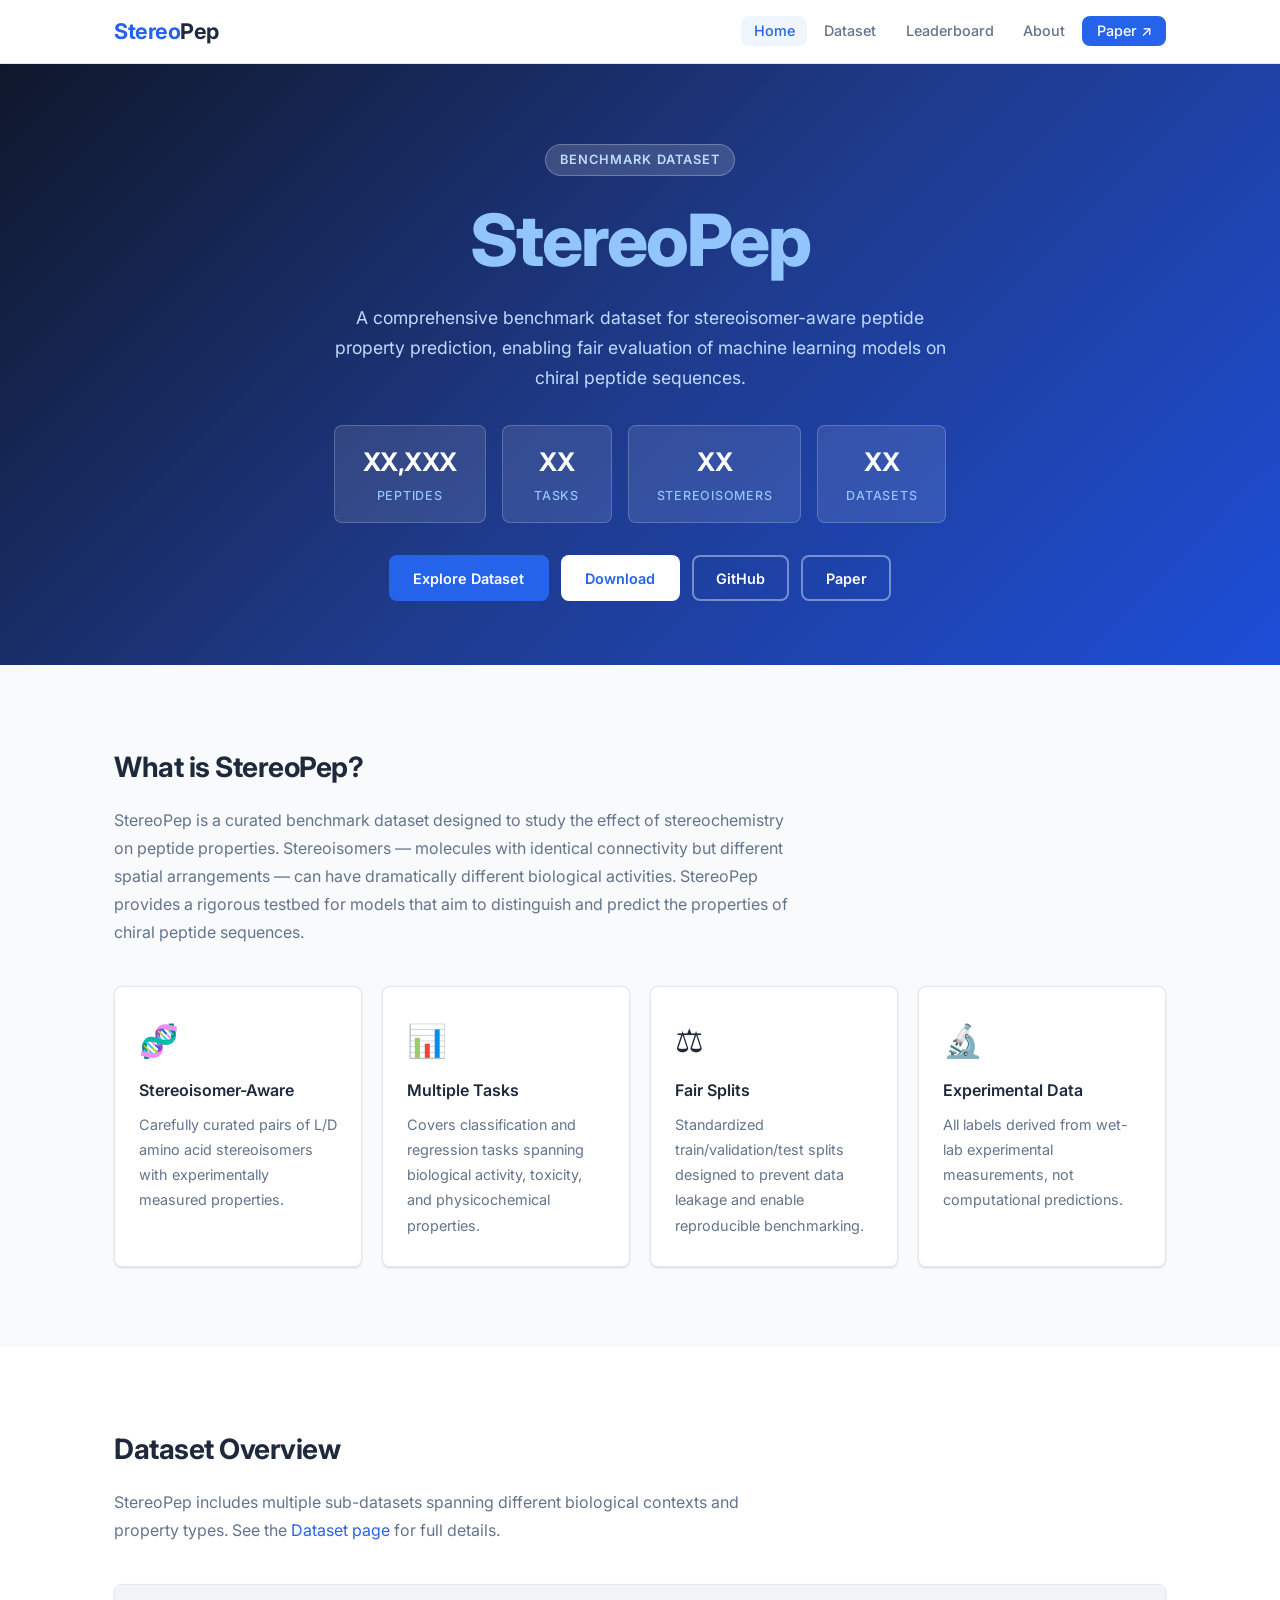
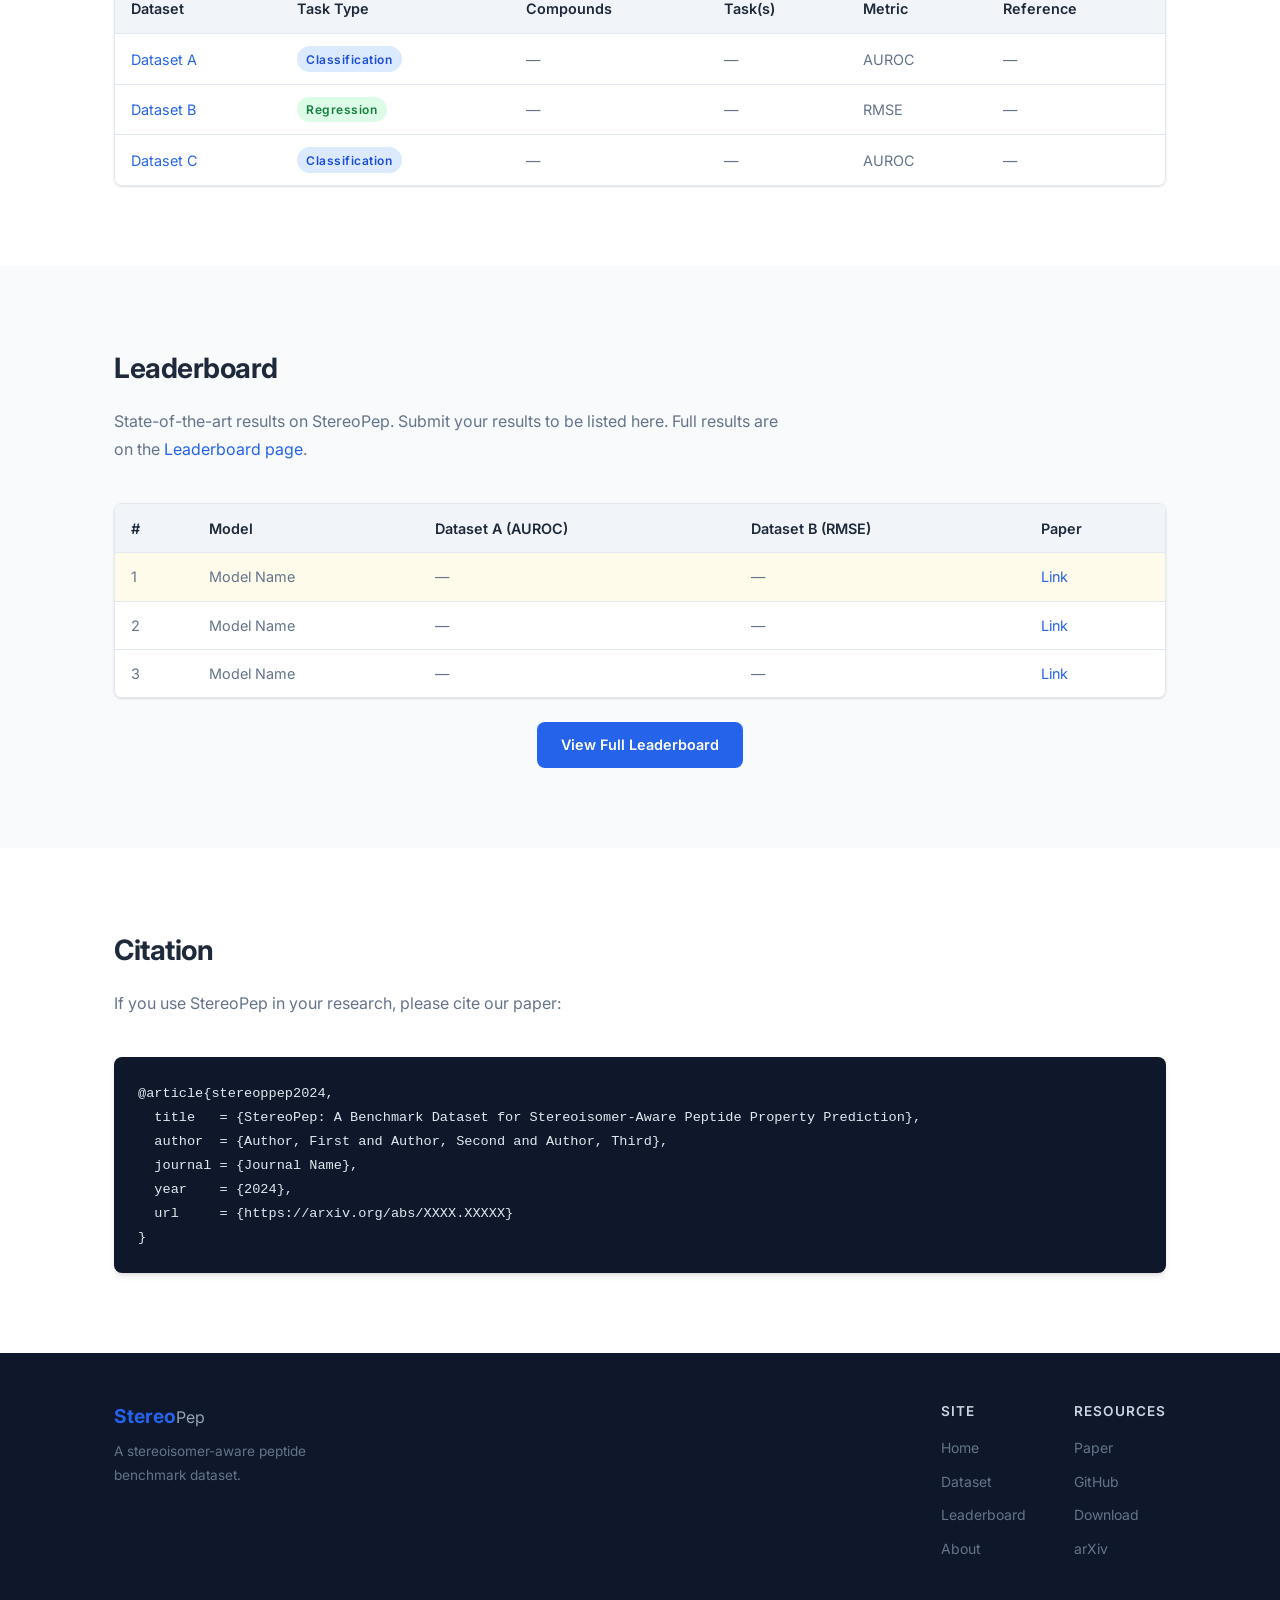
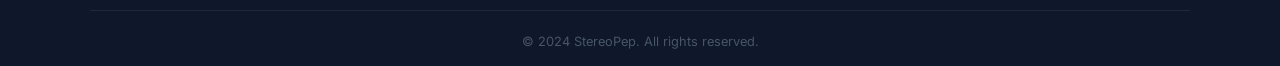
==== index.html @ b5c92046 "Added the template" ====
<!DOCTYPE html>
<html lang="en">
<head>
  <meta charset="UTF-8" />
  <meta name="viewport" content="width=device-width, initial-scale=1.0" />
  <title>StereoPep — Stereoisomer Peptide Benchmark Dataset</title>
  <link rel="stylesheet" href="css/style.css" />
  <link rel="preconnect" href="https://fonts.googleapis.com" />
  <link href="https://fonts.googleapis.com/css2?family=Inter:wght@300;400;500;600;700&family=JetBrains+Mono:wght@400;500&display=swap" rel="stylesheet" />
</head>
<body>

  <!-- ── Navigation ────────────────────────────────────────────────── -->
  <nav class="navbar">
    <div class="container nav-inner">
      <a class="nav-logo" href="index.html">
        <span class="logo-accent">Stereo</span>Pep
      </a>
      <ul class="nav-links">
        <li><a href="index.html" class="active">Home</a></li>
        <li><a href="dataset.html">Dataset</a></li>
        <li><a href="leaderboard.html">Leaderboard</a></li>
        <li><a href="about.html">About</a></li>
        <li>
          <a href="#" class="btn-nav" target="_blank" rel="noopener">
            Paper ↗
          </a>
        </li>
      </ul>
      <button class="hamburger" aria-label="Toggle menu">&#9776;</button>
    </div>
  </nav>

  <!-- ── Hero ──────────────────────────────────────────────────────── -->
  <header class="hero">
    <div class="container hero-inner">
      <div class="hero-badge">Benchmark Dataset</div>
      <h1 class="hero-title">
        <span class="accent">StereoPep</span>
      </h1>
      <p class="hero-subtitle">
        A comprehensive benchmark dataset for stereoisomer-aware peptide property prediction,
        enabling fair evaluation of machine learning models on chiral peptide sequences.
      </p>
      <div class="hero-stats">
        <div class="stat-card">
          <span class="stat-num">XX,XXX</span>
          <span class="stat-label">Peptides</span>
        </div>
        <div class="stat-card">
          <span class="stat-num">XX</span>
          <span class="stat-label">Tasks</span>
        </div>
        <div class="stat-card">
          <span class="stat-num">XX</span>
          <span class="stat-label">Stereoisomers</span>
        </div>
        <div class="stat-card">
          <span class="stat-num">XX</span>
          <span class="stat-label">Datasets</span>
        </div>
      </div>
      <div class="hero-actions">
        <a href="dataset.html" class="btn btn-primary">Explore Dataset</a>
        <a href="#" class="btn btn-secondary" target="_blank" rel="noopener">Download</a>
        <a href="#" class="btn btn-outline" target="_blank" rel="noopener">GitHub</a>
        <a href="#" class="btn btn-outline" target="_blank" rel="noopener">Paper</a>
      </div>
    </div>
  </header>

  <!-- ── Overview ──────────────────────────────────────────────────── -->
  <section class="section section-light" id="overview">
    <div class="container">
      <h2 class="section-title">What is StereoPep?</h2>
      <p class="section-desc">
        StereoPep is a curated benchmark dataset designed to study the effect of stereochemistry
        on peptide properties. Stereoisomers — molecules with identical connectivity but different
        spatial arrangements — can have dramatically different biological activities. StereoPep
        provides a rigorous testbed for models that aim to distinguish and predict the properties
        of chiral peptide sequences.
      </p>
      <div class="card-grid">
        <div class="card">
          <div class="card-icon">🧬</div>
          <h3>Stereoisomer-Aware</h3>
          <p>Carefully curated pairs of L/D amino acid stereoisomers with experimentally measured properties.</p>
        </div>
        <div class="card">
          <div class="card-icon">📊</div>
          <h3>Multiple Tasks</h3>
          <p>Covers classification and regression tasks spanning biological activity, toxicity, and physicochemical properties.</p>
        </div>
        <div class="card">
          <div class="card-icon">⚖️</div>
          <h3>Fair Splits</h3>
          <p>Standardized train/validation/test splits designed to prevent data leakage and enable reproducible benchmarking.</p>
        </div>
        <div class="card">
          <div class="card-icon">🔬</div>
          <h3>Experimental Data</h3>
          <p>All labels derived from wet-lab experimental measurements, not computational predictions.</p>
        </div>
      </div>
    </div>
  </section>

  <!-- ── Datasets Summary ───────────────────────────────────────────── -->
  <section class="section section-white" id="datasets">
    <div class="container">
      <h2 class="section-title">Dataset Overview</h2>
      <p class="section-desc">
        StereoPep includes multiple sub-datasets spanning different biological contexts and property types.
        See the <a href="dataset.html">Dataset page</a> for full details.
      </p>
      <div class="table-wrapper">
        <table class="data-table">
          <thead>
            <tr>
              <th>Dataset</th>
              <th>Task Type</th>
              <th>Compounds</th>
              <th>Task(s)</th>
              <th>Metric</th>
              <th>Reference</th>
            </tr>
          </thead>
          <tbody>
            <tr>
              <td><a href="dataset.html">Dataset A</a></td>
              <td><span class="tag tag-class">Classification</span></td>
              <td>—</td>
              <td>—</td>
              <td>AUROC</td>
              <td>—</td>
            </tr>
            <tr>
              <td><a href="dataset.html">Dataset B</a></td>
              <td><span class="tag tag-reg">Regression</span></td>
              <td>—</td>
              <td>—</td>
              <td>RMSE</td>
              <td>—</td>
            </tr>
            <tr>
              <td><a href="dataset.html">Dataset C</a></td>
              <td><span class="tag tag-class">Classification</span></td>
              <td>—</td>
              <td>—</td>
              <td>AUROC</td>
              <td>—</td>
            </tr>
          </tbody>
        </table>
      </div>
    </div>
  </section>

  <!-- ── Leaderboard Preview ───────────────────────────────────────── -->
  <section class="section section-light" id="leaderboard-preview">
    <div class="container">
      <h2 class="section-title">Leaderboard</h2>
      <p class="section-desc">
        State-of-the-art results on StereoPep. Submit your results to be listed here.
        Full results are on the <a href="leaderboard.html">Leaderboard page</a>.
      </p>
      <div class="table-wrapper">
        <table class="data-table">
          <thead>
            <tr>
              <th>#</th>
              <th>Model</th>
              <th>Dataset A (AUROC)</th>
              <th>Dataset B (RMSE)</th>
              <th>Paper</th>
            </tr>
          </thead>
          <tbody>
            <tr class="rank-1">
              <td>1</td>
              <td>Model Name</td>
              <td>—</td>
              <td>—</td>
              <td><a href="#">Link</a></td>
            </tr>
            <tr>
              <td>2</td>
              <td>Model Name</td>
              <td>—</td>
              <td>—</td>
              <td><a href="#">Link</a></td>
            </tr>
            <tr>
              <td>3</td>
              <td>Model Name</td>
              <td>—</td>
              <td>—</td>
              <td><a href="#">Link</a></td>
            </tr>
          </tbody>
        </table>
      </div>
      <div style="text-align:center; margin-top: 1.5rem;">
        <a href="leaderboard.html" class="btn btn-primary">View Full Leaderboard</a>
      </div>
    </div>
  </section>

  <!-- ── Citation ───────────────────────────────────────────────────── -->
  <section class="section section-white" id="citation">
    <div class="container">
      <h2 class="section-title">Citation</h2>
      <p class="section-desc">
        If you use StereoPep in your research, please cite our paper:
      </p>
      <pre class="code-block"><code>@article{stereoppep2024,
  title   = {StereoPep: A Benchmark Dataset for Stereoisomer-Aware Peptide Property Prediction},
  author  = {Author, First and Author, Second and Author, Third},
  journal = {Journal Name},
  year    = {2024},
  url     = {https://arxiv.org/abs/XXXX.XXXXX}
}</code></pre>
    </div>
  </section>

  <!-- ── Footer ────────────────────────────────────────────────────── -->
  <footer class="footer">
    <div class="container footer-inner">
      <div class="footer-brand">
        <span class="logo-accent">Stereo</span>Pep
        <p>A stereoisomer-aware peptide benchmark dataset.</p>
      </div>
      <div class="footer-links">
        <div class="footer-col">
          <h4>Site</h4>
          <ul>
            <li><a href="index.html">Home</a></li>
            <li><a href="dataset.html">Dataset</a></li>
            <li><a href="leaderboard.html">Leaderboard</a></li>
            <li><a href="about.html">About</a></li>
          </ul>
        </div>
        <div class="footer-col">
          <h4>Resources</h4>
          <ul>
            <li><a href="#" target="_blank" rel="noopener">Paper</a></li>
            <li><a href="#" target="_blank" rel="noopener">GitHub</a></li>
            <li><a href="#" target="_blank" rel="noopener">Download</a></li>
            <li><a href="#" target="_blank" rel="noopener">arXiv</a></li>
          </ul>
        </div>
      </div>
    </div>
    <div class="footer-bottom">
      <p>&copy; 2024 StereoPep. All rights reserved.</p>
    </div>
  </footer>

  <script src="js/main.js"></script>
</body>
</html>
---- css/style.css ----
/* ── Reset & Base ─────────────────────────────────────────────────── */
*, *::before, *::after { box-sizing: border-box; margin: 0; padding: 0; }

:root {
  --primary:     #2563eb;
  --primary-dk:  #1d4ed8;
  --accent:      #7c3aed;
  --bg-light:    #f8fafc;
  --bg-white:    #ffffff;
  --text:        #1e293b;
  --text-muted:  #64748b;
  --border:      #e2e8f0;
  --radius:      8px;
  --shadow:      0 1px 3px rgba(0,0,0,.08), 0 1px 2px rgba(0,0,0,.06);
  --shadow-md:   0 4px 6px -1px rgba(0,0,0,.1), 0 2px 4px -1px rgba(0,0,0,.06);
  --shadow-lg:   0 10px 15px -3px rgba(0,0,0,.1), 0 4px 6px -2px rgba(0,0,0,.05);
  --nav-h:       64px;
  --font:        'Inter', system-ui, sans-serif;
  --mono:        'JetBrains Mono', 'Fira Code', monospace;
}

html { scroll-behavior: smooth; }

body {
  font-family: var(--font);
  color: var(--text);
  background: var(--bg-white);
  line-height: 1.6;
  -webkit-font-smoothing: antialiased;
}

a { color: var(--primary); text-decoration: none; }
a:hover { text-decoration: underline; }

p { color: var(--text-muted); line-height: 1.75; }

/* ── Layout ───────────────────────────────────────────────────────── */
.container {
  max-width: 1100px;
  margin: 0 auto;
  padding: 0 1.5rem;
}
.container.narrow { max-width: 760px; }

/* ── Navbar ───────────────────────────────────────────────────────── */
.navbar {
  position: sticky;
  top: 0;
  z-index: 100;
  height: var(--nav-h);
  background: rgba(255,255,255,.92);
  backdrop-filter: blur(12px);
  border-bottom: 1px solid var(--border);
}

.nav-inner {
  display: flex;
  align-items: center;
  justify-content: space-between;
  height: 100%;
}

.nav-logo {
  font-size: 1.35rem;
  font-weight: 700;
  color: var(--text);
  text-decoration: none;
  letter-spacing: -.5px;
}

.logo-accent { color: var(--primary); }

.nav-links {
  display: flex;
  align-items: center;
  gap: 0.25rem;
  list-style: none;
}

.nav-links a {
  padding: .4rem .8rem;
  border-radius: var(--radius);
  font-size: .9rem;
  font-weight: 500;
  color: var(--text-muted);
  transition: color .15s, background .15s;
  text-decoration: none;
}

.nav-links a:hover,
.nav-links a.active {
  color: var(--primary);
  background: #eff6ff;
}

.btn-nav {
  background: var(--primary) !important;
  color: #fff !important;
  padding: .4rem .9rem !important;
}
.btn-nav:hover { background: var(--primary-dk) !important; }

.hamburger {
  display: none;
  background: none;
  border: none;
  font-size: 1.4rem;
  cursor: pointer;
  color: var(--text);
}

/* ── Hero ─────────────────────────────────────────────────────────── */
.hero {
  background: linear-gradient(135deg, #0f172a 0%, #1e3a8a 50%, #1d4ed8 100%);
  padding: 5rem 0 4rem;
  color: #fff;
  text-align: center;
}

.hero-inner { display: flex; flex-direction: column; align-items: center; gap: 1.5rem; }

.hero-badge {
  display: inline-block;
  background: rgba(255,255,255,.15);
  border: 1px solid rgba(255,255,255,.25);
  color: #bfdbfe;
  font-size: .8rem;
  font-weight: 600;
  letter-spacing: .08em;
  text-transform: uppercase;
  padding: .3rem .9rem;
  border-radius: 999px;
}

.hero-title {
  font-size: clamp(2.8rem, 6vw, 4.5rem);
  font-weight: 800;
  letter-spacing: -2px;
  color: #fff;
  line-height: 1.1;
}

.hero-title .accent { color: #93c5fd; }

.hero-subtitle {
  max-width: 640px;
  font-size: 1.1rem;
  color: #bfdbfe;
  line-height: 1.7;
}

.hero-stats {
  display: flex;
  gap: 1rem;
  flex-wrap: wrap;
  justify-content: center;
  margin: .5rem 0;
}

.stat-card {
  background: rgba(255,255,255,.1);
  border: 1px solid rgba(255,255,255,.2);
  border-radius: var(--radius);
  padding: 1rem 1.75rem;
  display: flex;
  flex-direction: column;
  align-items: center;
  gap: .2rem;
  min-width: 110px;
}

.stat-num {
  font-size: 1.6rem;
  font-weight: 700;
  color: #fff;
  letter-spacing: -.5px;
}

.stat-label {
  font-size: .78rem;
  font-weight: 500;
  color: #93c5fd;
  text-transform: uppercase;
  letter-spacing: .06em;
}

.hero-actions {
  display: flex;
  gap: .75rem;
  flex-wrap: wrap;
  justify-content: center;
}

/* ── Buttons ──────────────────────────────────────────────────────── */
.btn {
  display: inline-flex;
  align-items: center;
  gap: .4rem;
  padding: .6rem 1.4rem;
  border-radius: var(--radius);
  font-weight: 600;
  font-size: .9rem;
  cursor: pointer;
  border: 2px solid transparent;
  transition: all .15s;
  text-decoration: none;
}

.btn-primary {
  background: var(--primary);
  color: #fff;
}
.btn-primary:hover { background: var(--primary-dk); text-decoration: none; }

.btn-secondary {
  background: #fff;
  color: var(--primary);
}
.btn-secondary:hover { background: #eff6ff; text-decoration: none; }

.btn-outline {
  background: transparent;
  color: #fff;
  border-color: rgba(255,255,255,.4);
}
.btn-outline:hover { background: rgba(255,255,255,.1); border-color: #fff; text-decoration: none; }

/* ── Sections ─────────────────────────────────────────────────────── */
.section { padding: 5rem 0; }
.section-light { background: var(--bg-light); }
.section-white { background: var(--bg-white); }

.section-title {
  font-size: 1.75rem;
  font-weight: 700;
  color: var(--text);
  letter-spacing: -.5px;
  margin-bottom: 1rem;
}

.section-desc {
  max-width: 680px;
  font-size: 1rem;
  color: var(--text-muted);
  margin-bottom: 2.5rem;
  line-height: 1.75;
}

/* ── Cards ────────────────────────────────────────────────────────── */
.card-grid {
  display: grid;
  grid-template-columns: repeat(auto-fit, minmax(220px, 1fr));
  gap: 1.25rem;
}

.card {
  background: var(--bg-white);
  border: 1px solid var(--border);
  border-radius: var(--radius);
  padding: 1.75rem 1.5rem;
  box-shadow: var(--shadow);
  transition: box-shadow .2s, transform .2s;
}

.card:hover { box-shadow: var(--shadow-md); transform: translateY(-2px); }

.card-icon { font-size: 2rem; margin-bottom: .75rem; }

.card h3 {
  font-size: 1rem;
  font-weight: 600;
  color: var(--text);
  margin-bottom: .5rem;
}

.card p { font-size: .9rem; }

/* ── Tables ───────────────────────────────────────────────────────── */
.table-wrapper {
  overflow-x: auto;
  border-radius: var(--radius);
  border: 1px solid var(--border);
  box-shadow: var(--shadow);
}

.data-table {
  width: 100%;
  border-collapse: collapse;
  font-size: .9rem;
  background: var(--bg-white);
}

.data-table thead {
  background: #f1f5f9;
}

.data-table th {
  padding: .8rem 1rem;
  text-align: left;
  font-weight: 600;
  color: var(--text);
  white-space: nowrap;
  border-bottom: 1px solid var(--border);
}

.data-table td {
  padding: .75rem 1rem;
  color: var(--text-muted);
  border-bottom: 1px solid var(--border);
}

.data-table tr:last-child td { border-bottom: none; }

.data-table tbody tr:hover { background: #f8fafc; }

.rank-1 td { background: #fffbeb; }

/* ── Tags / Badges ────────────────────────────────────────────────── */
.tag {
  display: inline-block;
  padding: .2rem .6rem;
  border-radius: 999px;
  font-size: .75rem;
  font-weight: 600;
  letter-spacing: .04em;
}

.tag-class { background: #dbeafe; color: #1d4ed8; }
.tag-reg   { background: #dcfce7; color: #15803d; }
.tag-bio   { background: #fce7f3; color: #be185d; }
.tag-phys  { background: #ede9fe; color: #6d28d9; }

/* ── Leaderboard ──────────────────────────────────────────────────── */
.lb-meta {
  display: flex;
  align-items: center;
  justify-content: space-between;
  flex-wrap: wrap;
  gap: 1rem;
  margin-bottom: 2rem;
}

.lb-filters { display: flex; gap: .5rem; flex-wrap: wrap; }

.filter-btn {
  padding: .35rem .9rem;
  border-radius: var(--radius);
  border: 1px solid var(--border);
  background: var(--bg-white);
  font-size: .85rem;
  font-weight: 500;
  cursor: pointer;
  color: var(--text-muted);
  transition: all .15s;
}

.filter-btn.active,
.filter-btn:hover {
  background: var(--primary);
  color: #fff;
  border-color: var(--primary);
}

.lb-section { margin-bottom: 3.5rem; }

.rank-badge {
  display: inline-flex;
  align-items: center;
  justify-content: center;
  width: 26px;
  height: 26px;
  border-radius: 50%;
  font-size: .8rem;
  font-weight: 700;
}

.rank-badge.gold   { background: #fef08a; color: #854d0e; }
.rank-badge.silver { background: #e2e8f0; color: #475569; }
.rank-badge.bronze { background: #fed7aa; color: #9a3412; }

/* ── Dataset page ─────────────────────────────────────────────────── */
.dataset-entry {
  background: var(--bg-white);
  border: 1px solid var(--border);
  border-radius: var(--radius);
  padding: 2rem;
  margin-bottom: 2rem;
  box-shadow: var(--shadow);
}

.dataset-header {
  display: flex;
  align-items: center;
  gap: 1rem;
  flex-wrap: wrap;
  margin-bottom: 1rem;
}

.dataset-header h3 {
  font-size: 1.2rem;
  font-weight: 700;
  color: var(--text);
}

.dataset-tags { display: flex; gap: .4rem; flex-wrap: wrap; }

.dataset-entry p { margin-bottom: 1.25rem; }

.download-grid {
  display: grid;
  grid-template-columns: repeat(auto-fit, minmax(200px, 1fr));
  gap: 1rem;
  margin-bottom: 1rem;
}

.download-card {
  display: flex;
  flex-direction: column;
  align-items: center;
  gap: .5rem;
  padding: 1.75rem 1rem;
  background: var(--bg-white);
  border: 2px solid var(--border);
  border-radius: var(--radius);
  text-decoration: none;
  transition: border-color .15s, box-shadow .15s, transform .15s;
}

.download-card:hover {
  border-color: var(--primary);
  box-shadow: var(--shadow-md);
  transform: translateY(-2px);
  text-decoration: none;
}

.dl-icon { font-size: 2.2rem; }
.dl-label { font-weight: 600; font-size: .95rem; color: var(--text); }
.dl-format { font-size: .8rem; color: var(--text-muted); font-family: var(--mono); }

.feature-list {
  padding-left: 1.25rem;
  display: flex;
  flex-direction: column;
  gap: .5rem;
  margin-top: .5rem;
}

.feature-list li { color: var(--text-muted); font-size: .9rem; }
.feature-list strong { color: var(--text); }

/* ── Code block ───────────────────────────────────────────────────── */
.code-block {
  background: #0f172a;
  color: #e2e8f0;
  padding: 1.5rem;
  border-radius: var(--radius);
  font-family: var(--mono);
  font-size: .85rem;
  line-height: 1.7;
  overflow-x: auto;
  box-shadow: var(--shadow-md);
}

/* ── Page header (inner pages) ────────────────────────────────────── */
.page-header {
  background: linear-gradient(135deg, #0f172a, #1e3a8a);
  padding: 3rem 0;
  color: #fff;
}

.page-header h1 {
  font-size: 2.25rem;
  font-weight: 800;
  letter-spacing: -.5px;
  color: #fff;
  margin-bottom: .5rem;
}

.page-header p { color: #93c5fd; font-size: 1rem; }

/* ── About / Team ─────────────────────────────────────────────────── */
.narrow p { margin-bottom: 1rem; }

.team-grid {
  display: grid;
  grid-template-columns: repeat(auto-fit, minmax(180px, 1fr));
  gap: 1.25rem;
  margin-top: 1rem;
}

.team-card {
  text-align: center;
  padding: 1.75rem 1rem;
  background: var(--bg-light);
  border: 1px solid var(--border);
  border-radius: var(--radius);
}

.team-avatar {
  font-size: 2.5rem;
  margin-bottom: .75rem;
}

.team-card h4 { font-size: 1rem; font-weight: 600; color: var(--text); margin-bottom: .25rem; }
.team-card p  { font-size: .85rem; margin-bottom: .5rem; }
.team-card a  { font-size: .85rem; }

/* ── Footer ───────────────────────────────────────────────────────── */
.footer {
  background: #0f172a;
  color: #94a3b8;
  padding: 3rem 0 0;
}

.footer-inner {
  display: flex;
  justify-content: space-between;
  gap: 3rem;
  flex-wrap: wrap;
  padding-bottom: 3rem;
  border-bottom: 1px solid #1e293b;
}

.footer-brand { max-width: 260px; }
.footer-brand .logo-accent { font-size: 1.2rem; font-weight: 700; }
.footer-brand p { font-size: .85rem; margin-top: .5rem; color: #64748b; }

.footer-links { display: flex; gap: 3rem; flex-wrap: wrap; }

.footer-col h4 {
  font-size: .85rem;
  font-weight: 600;
  text-transform: uppercase;
  letter-spacing: .08em;
  color: #cbd5e1;
  margin-bottom: .75rem;
}

.footer-col ul { list-style: none; display: flex; flex-direction: column; gap: .5rem; }

.footer-col a {
  font-size: .875rem;
  color: #64748b;
  text-decoration: none;
  transition: color .15s;
}

.footer-col a:hover { color: #93c5fd; }

.footer-bottom {
  padding: 1.25rem 0;
  text-align: center;
}

.footer-bottom p { font-size: .8rem; color: #475569; }

/* ── Responsive ───────────────────────────────────────────────────── */
@media (max-width: 700px) {
  .nav-links { display: none; flex-direction: column; gap: .5rem; }
  .nav-links.open {
    display: flex;
    position: absolute;
    top: var(--nav-h);
    left: 0; right: 0;
    background: #fff;
    border-bottom: 1px solid var(--border);
    padding: 1rem 1.5rem;
    box-shadow: var(--shadow-md);
  }
  .hamburger { display: block; }

  .hero { padding: 3rem 0 2.5rem; }
  .hero-title { font-size: 2.5rem; }
  .stat-card { padding: .75rem 1.25rem; }

  .section { padding: 3rem 0; }
  .section-title { font-size: 1.4rem; }

  .footer-inner { flex-direction: column; gap: 2rem; }
  .footer-links { gap: 2rem; }

  .lb-meta { flex-direction: column; align-items: flex-start; }
}
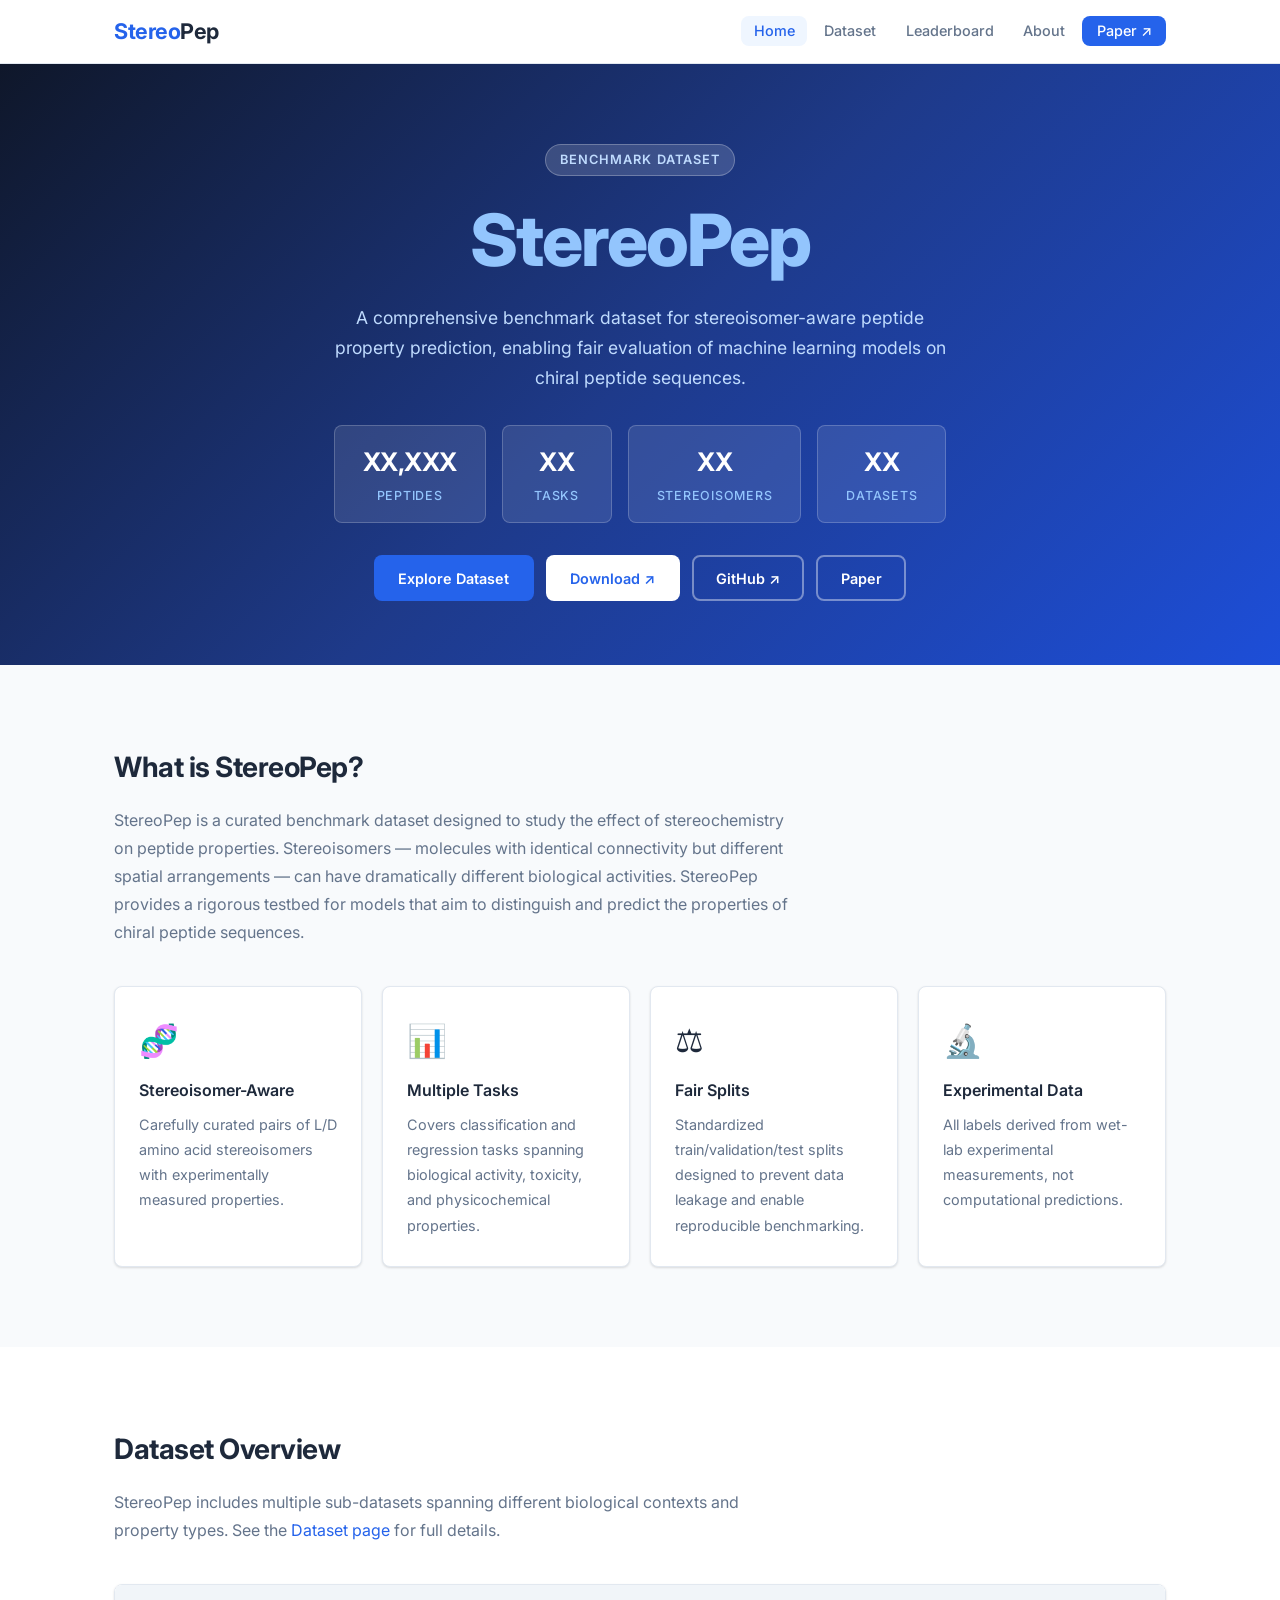
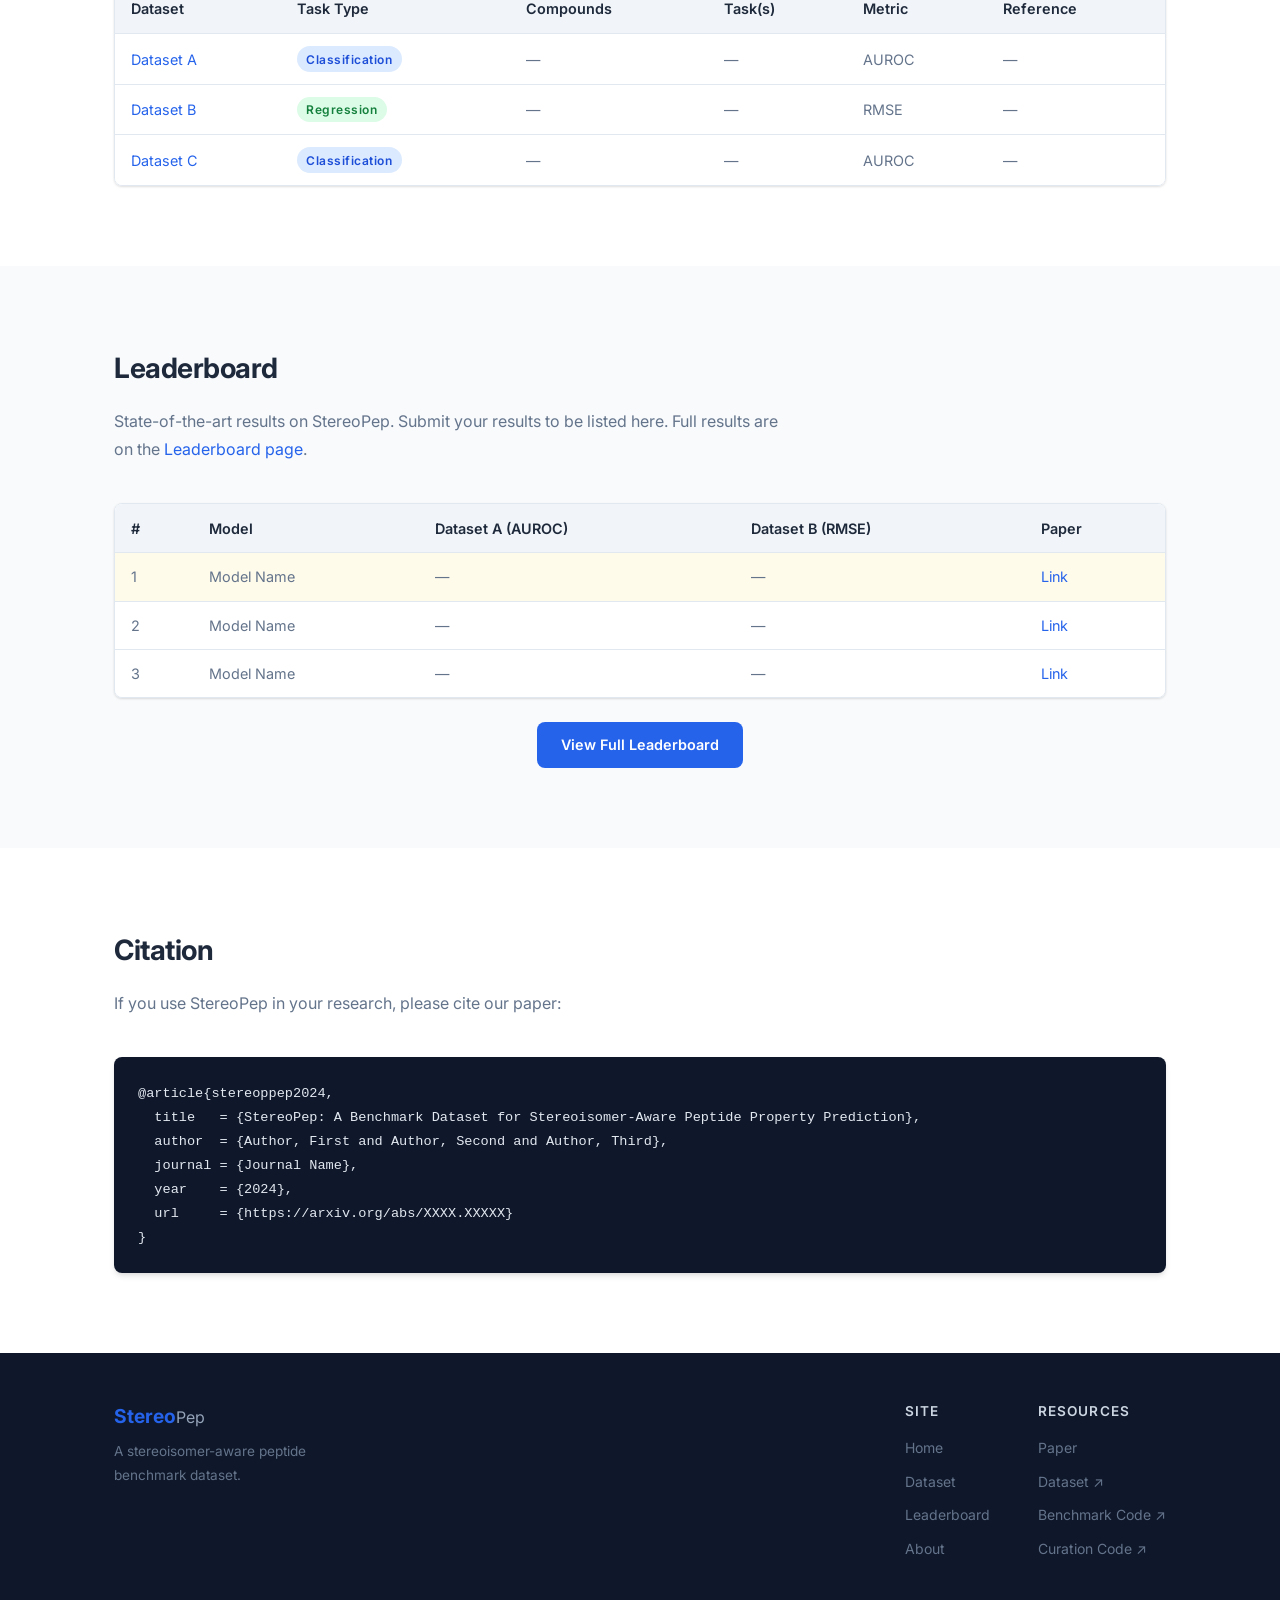
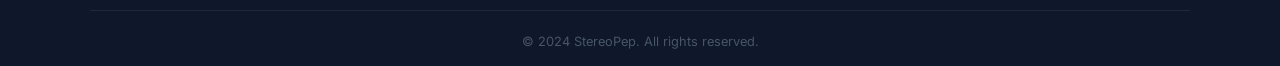
==== commit dff4159b: "Updated the links" ====
--- a/index.html
+++ b/index.html
@@ -62,8 +62,8 @@
       </div>
       <div class="hero-actions">
         <a href="dataset.html" class="btn btn-primary">Explore Dataset</a>
-        <a href="#" class="btn btn-secondary" target="_blank" rel="noopener">Download</a>
-        <a href="#" class="btn btn-outline" target="_blank" rel="noopener">GitHub</a>
+        <a href="https://huggingface.co/datasets/amirka20/StereoPep" class="btn btn-secondary" target="_blank" rel="noopener">Download ↗</a>
+        <a href="https://github.com/amirika20/StereoPep-Benchmarks" class="btn btn-outline" target="_blank" rel="noopener">GitHub ↗</a>
         <a href="#" class="btn btn-outline" target="_blank" rel="noopener">Paper</a>
       </div>
     </div>
@@ -244,9 +244,9 @@
           <h4>Resources</h4>
           <ul>
             <li><a href="#" target="_blank" rel="noopener">Paper</a></li>
-            <li><a href="#" target="_blank" rel="noopener">GitHub</a></li>
-            <li><a href="#" target="_blank" rel="noopener">Download</a></li>
-            <li><a href="#" target="_blank" rel="noopener">arXiv</a></li>
+            <li><a href="https://huggingface.co/datasets/amirka20/StereoPep" target="_blank" rel="noopener">Dataset ↗</a></li>
+            <li><a href="https://github.com/amirika20/StereoPep-Benchmarks" target="_blank" rel="noopener">Benchmark Code ↗</a></li>
+            <li><a href="https://github.com/amirika20/StereoPep-Curation" target="_blank" rel="noopener">Curation Code ↗</a></li>
           </ul>
         </div>
       </div>
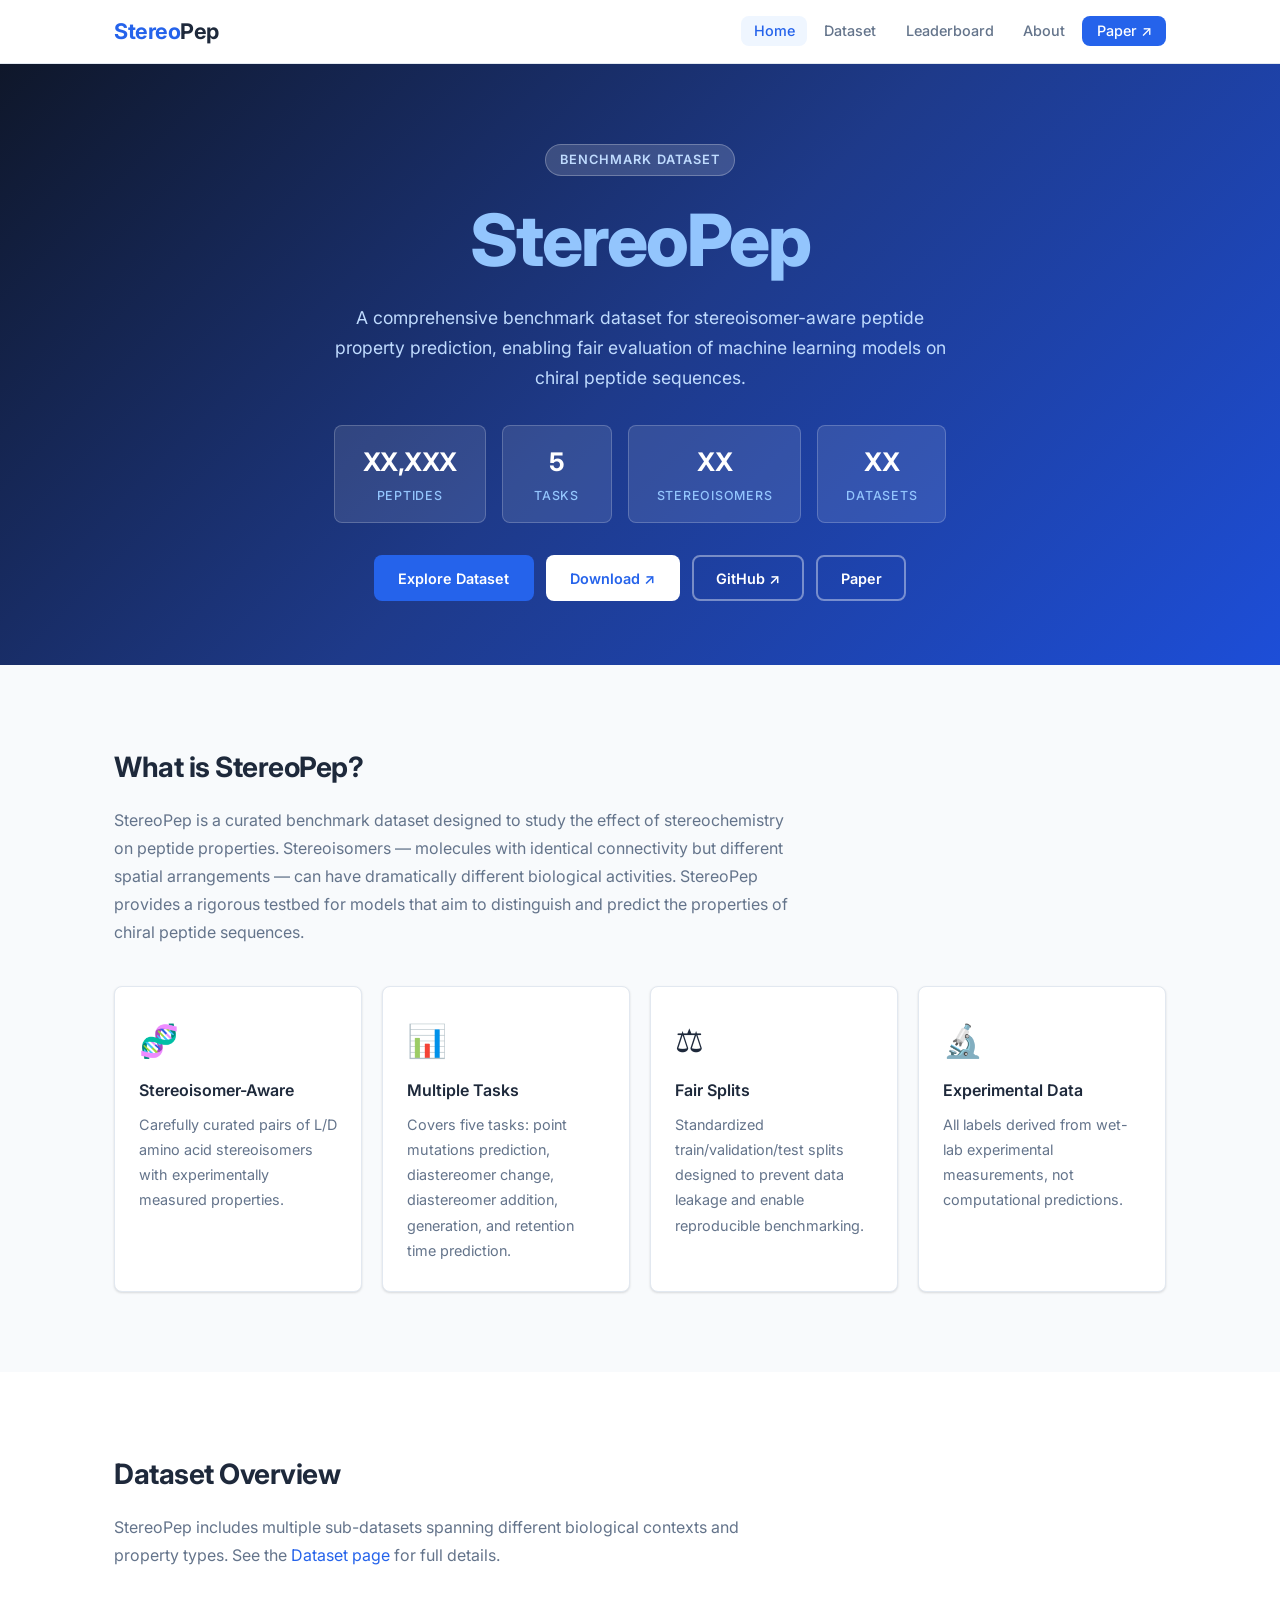
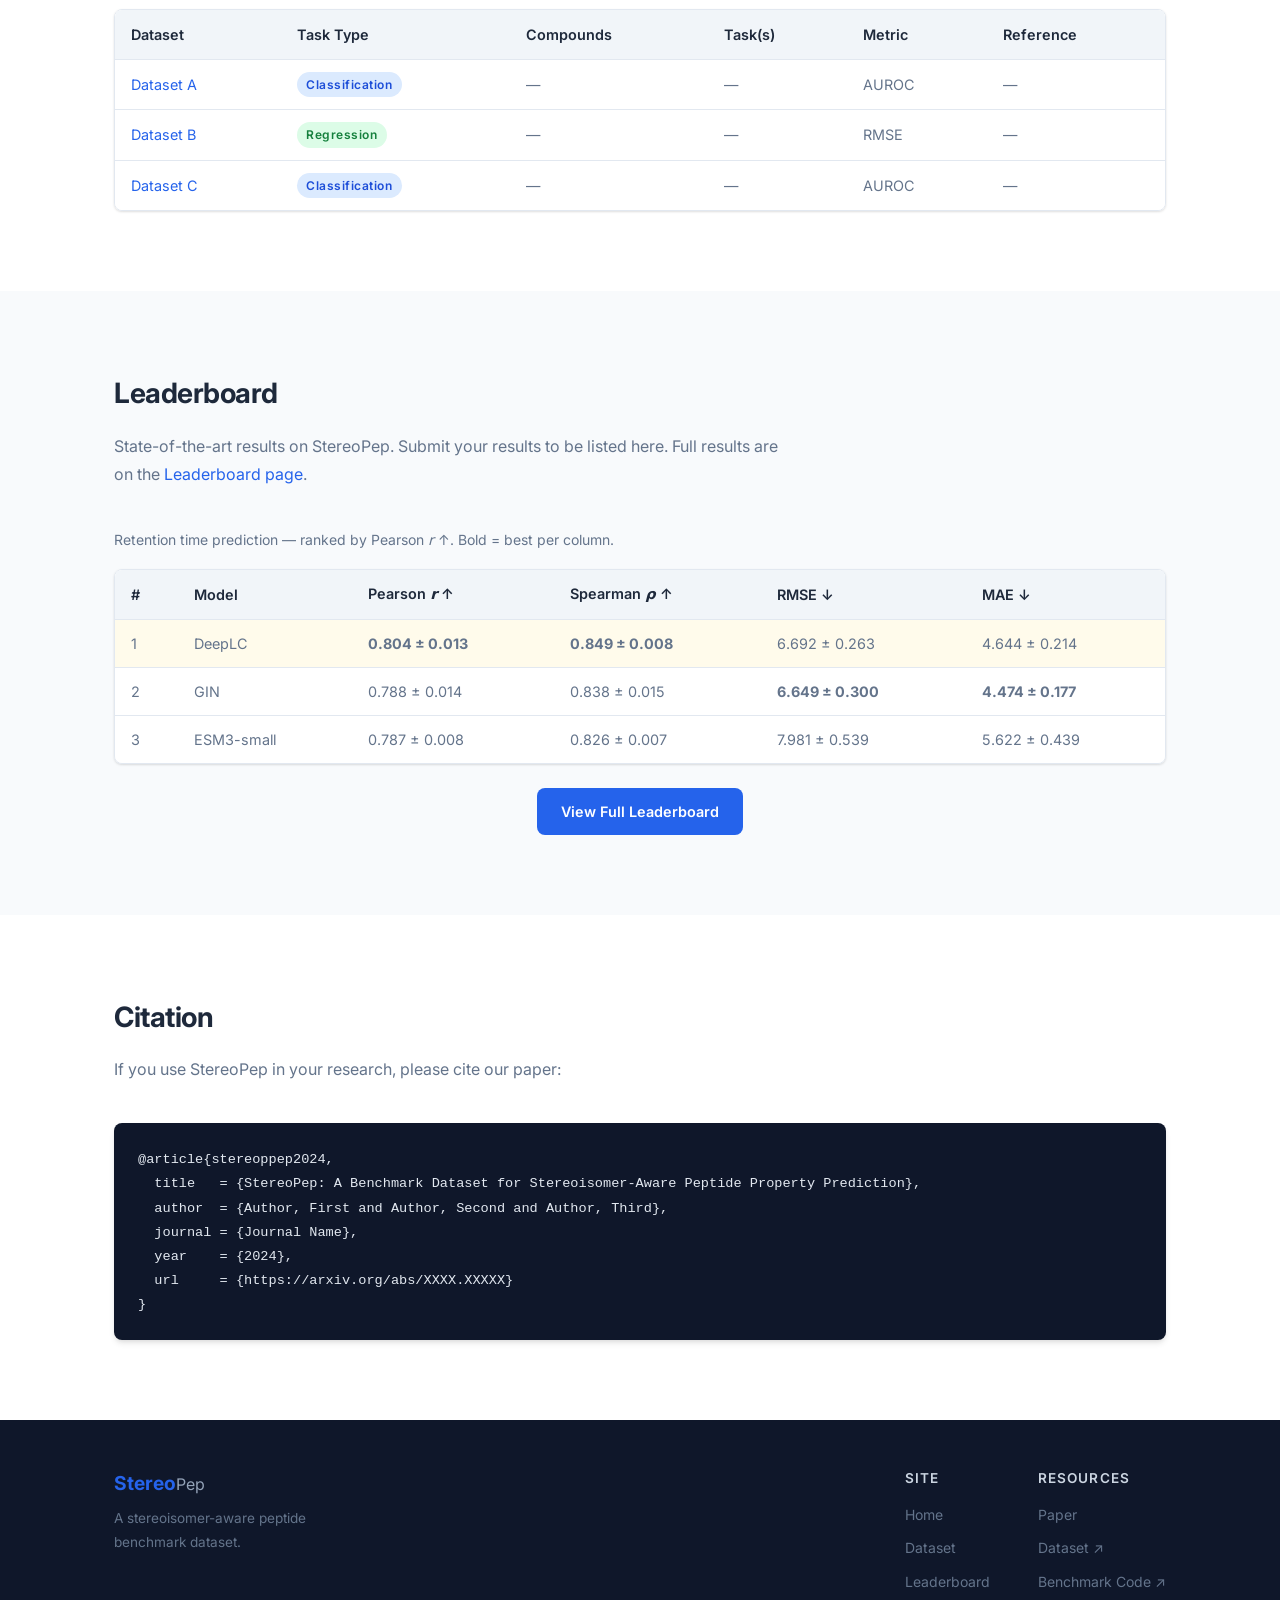
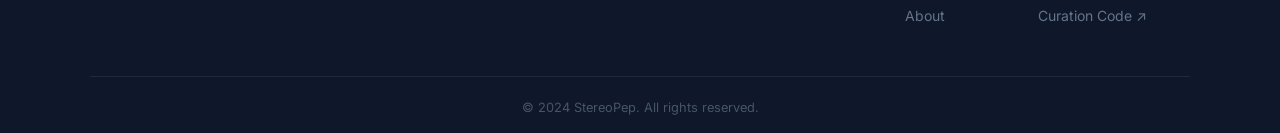
==== commit 498f21cf: "updated the leaderboard" ====
--- a/index.html
+++ b/index.html
@@ -48,7 +48,7 @@
           <span class="stat-label">Peptides</span>
         </div>
         <div class="stat-card">
-          <span class="stat-num">XX</span>
+          <span class="stat-num">5</span>
           <span class="stat-label">Tasks</span>
         </div>
         <div class="stat-card">
@@ -89,7 +89,7 @@
         <div class="card">
           <div class="card-icon">📊</div>
           <h3>Multiple Tasks</h3>
-          <p>Covers classification and regression tasks spanning biological activity, toxicity, and physicochemical properties.</p>
+          <p>Covers five tasks: point mutations prediction, diastereomer change, diastereomer addition, generation, and retention time prediction.</p>
         </div>
         <div class="card">
           <div class="card-icon">⚖️</div>
@@ -164,38 +164,43 @@
         State-of-the-art results on StereoPep. Submit your results to be listed here.
         Full results are on the <a href="leaderboard.html">Leaderboard page</a>.
       </p>
+      <p style="margin-bottom: 1rem; color: var(--text-muted); font-size: 0.875rem;">Retention time prediction — ranked by Pearson <em>r</em> ↑. Bold = best per column.</p>
       <div class="table-wrapper">
         <table class="data-table">
           <thead>
             <tr>
               <th>#</th>
               <th>Model</th>
-              <th>Dataset A (AUROC)</th>
-              <th>Dataset B (RMSE)</th>
-              <th>Paper</th>
+              <th>Pearson <em>r</em> ↑</th>
+              <th>Spearman <em>ρ</em> ↑</th>
+              <th>RMSE ↓</th>
+              <th>MAE ↓</th>
             </tr>
           </thead>
           <tbody>
             <tr class="rank-1">
               <td>1</td>
-              <td>Model Name</td>
-              <td>—</td>
-              <td>—</td>
-              <td><a href="#">Link</a></td>
+              <td>DeepLC</td>
+              <td><strong>0.804 ± 0.013</strong></td>
+              <td><strong>0.849 ± 0.008</strong></td>
+              <td>6.692 ± 0.263</td>
+              <td>4.644 ± 0.214</td>
             </tr>
             <tr>
               <td>2</td>
-              <td>Model Name</td>
-              <td>—</td>
-              <td>—</td>
-              <td><a href="#">Link</a></td>
+              <td>GIN</td>
+              <td>0.788 ± 0.014</td>
+              <td>0.838 ± 0.015</td>
+              <td><strong>6.649 ± 0.300</strong></td>
+              <td><strong>4.474 ± 0.177</strong></td>
             </tr>
             <tr>
               <td>3</td>
-              <td>Model Name</td>
-              <td>—</td>
-              <td>—</td>
-              <td><a href="#">Link</a></td>
+              <td>ESM3-small</td>
+              <td>0.787 ± 0.008</td>
+              <td>0.826 ± 0.007</td>
+              <td>7.981 ± 0.539</td>
+              <td>5.622 ± 0.439</td>
             </tr>
           </tbody>
         </table>
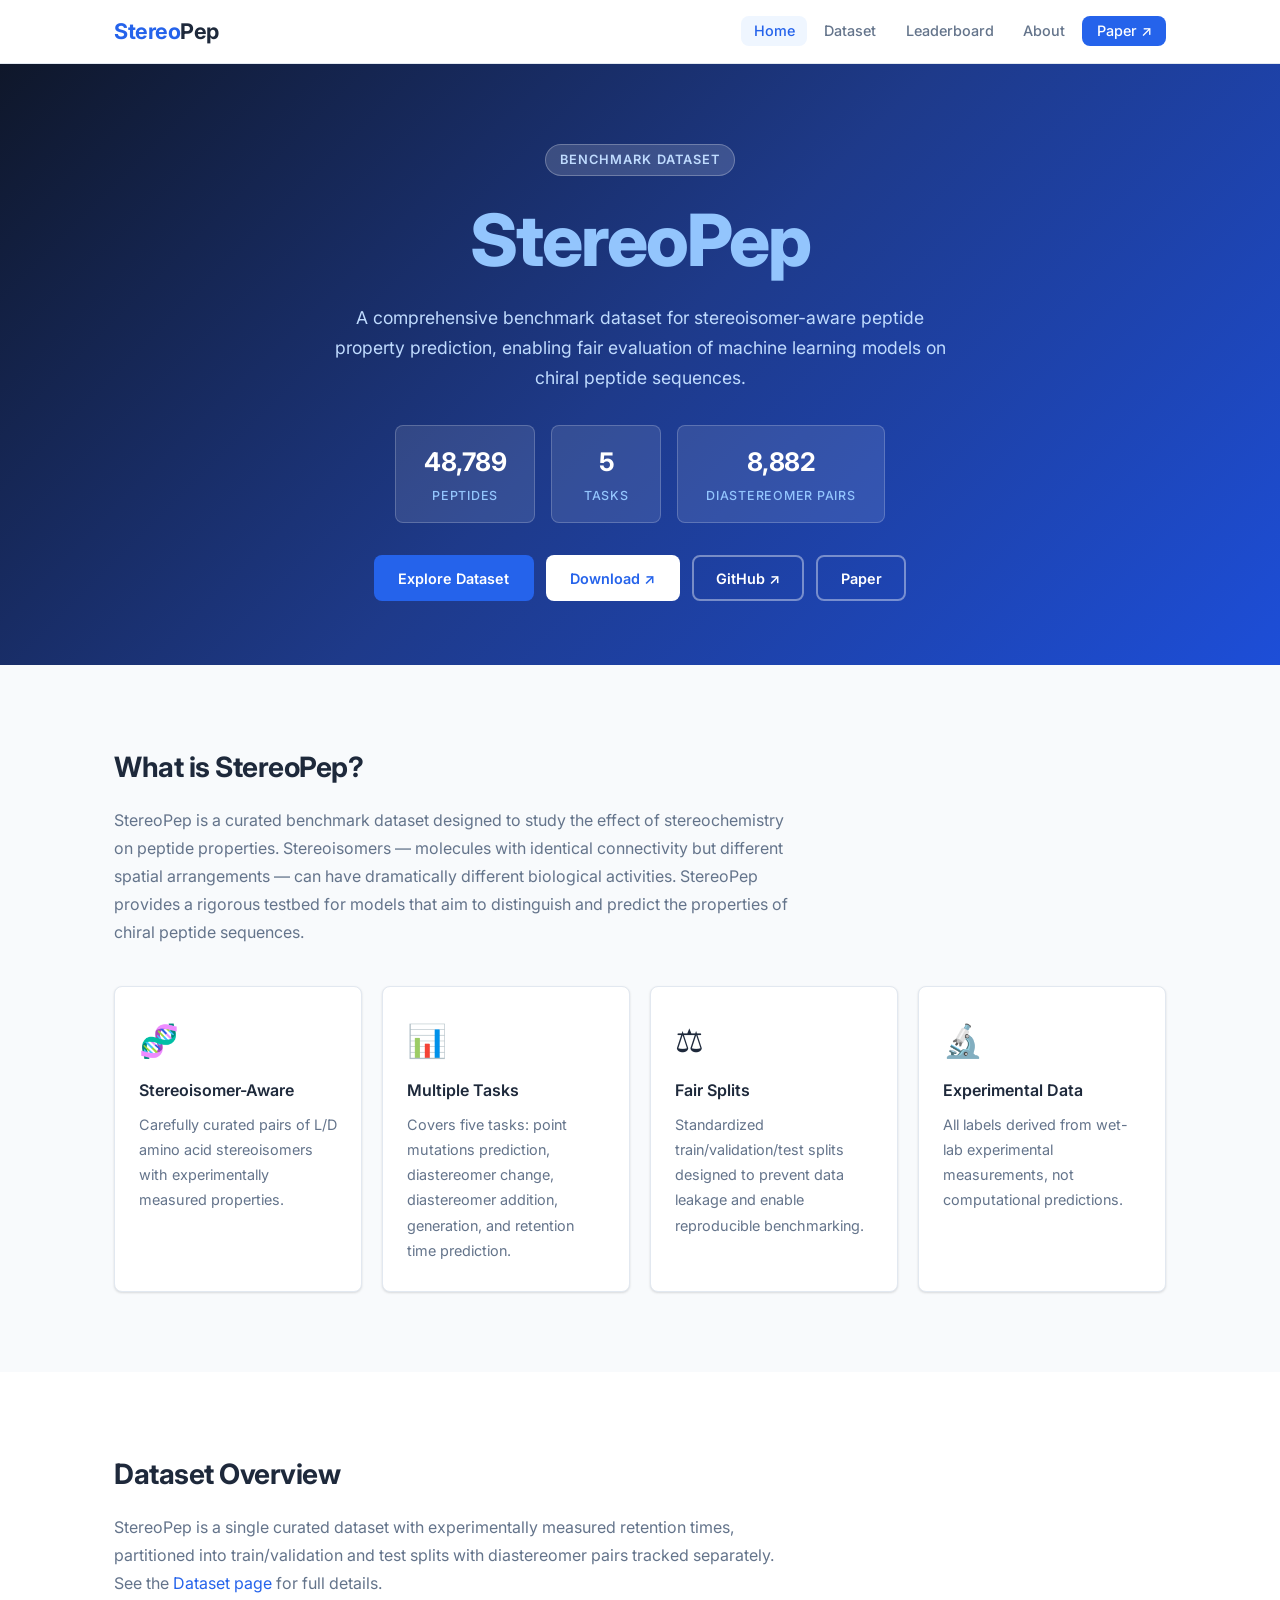
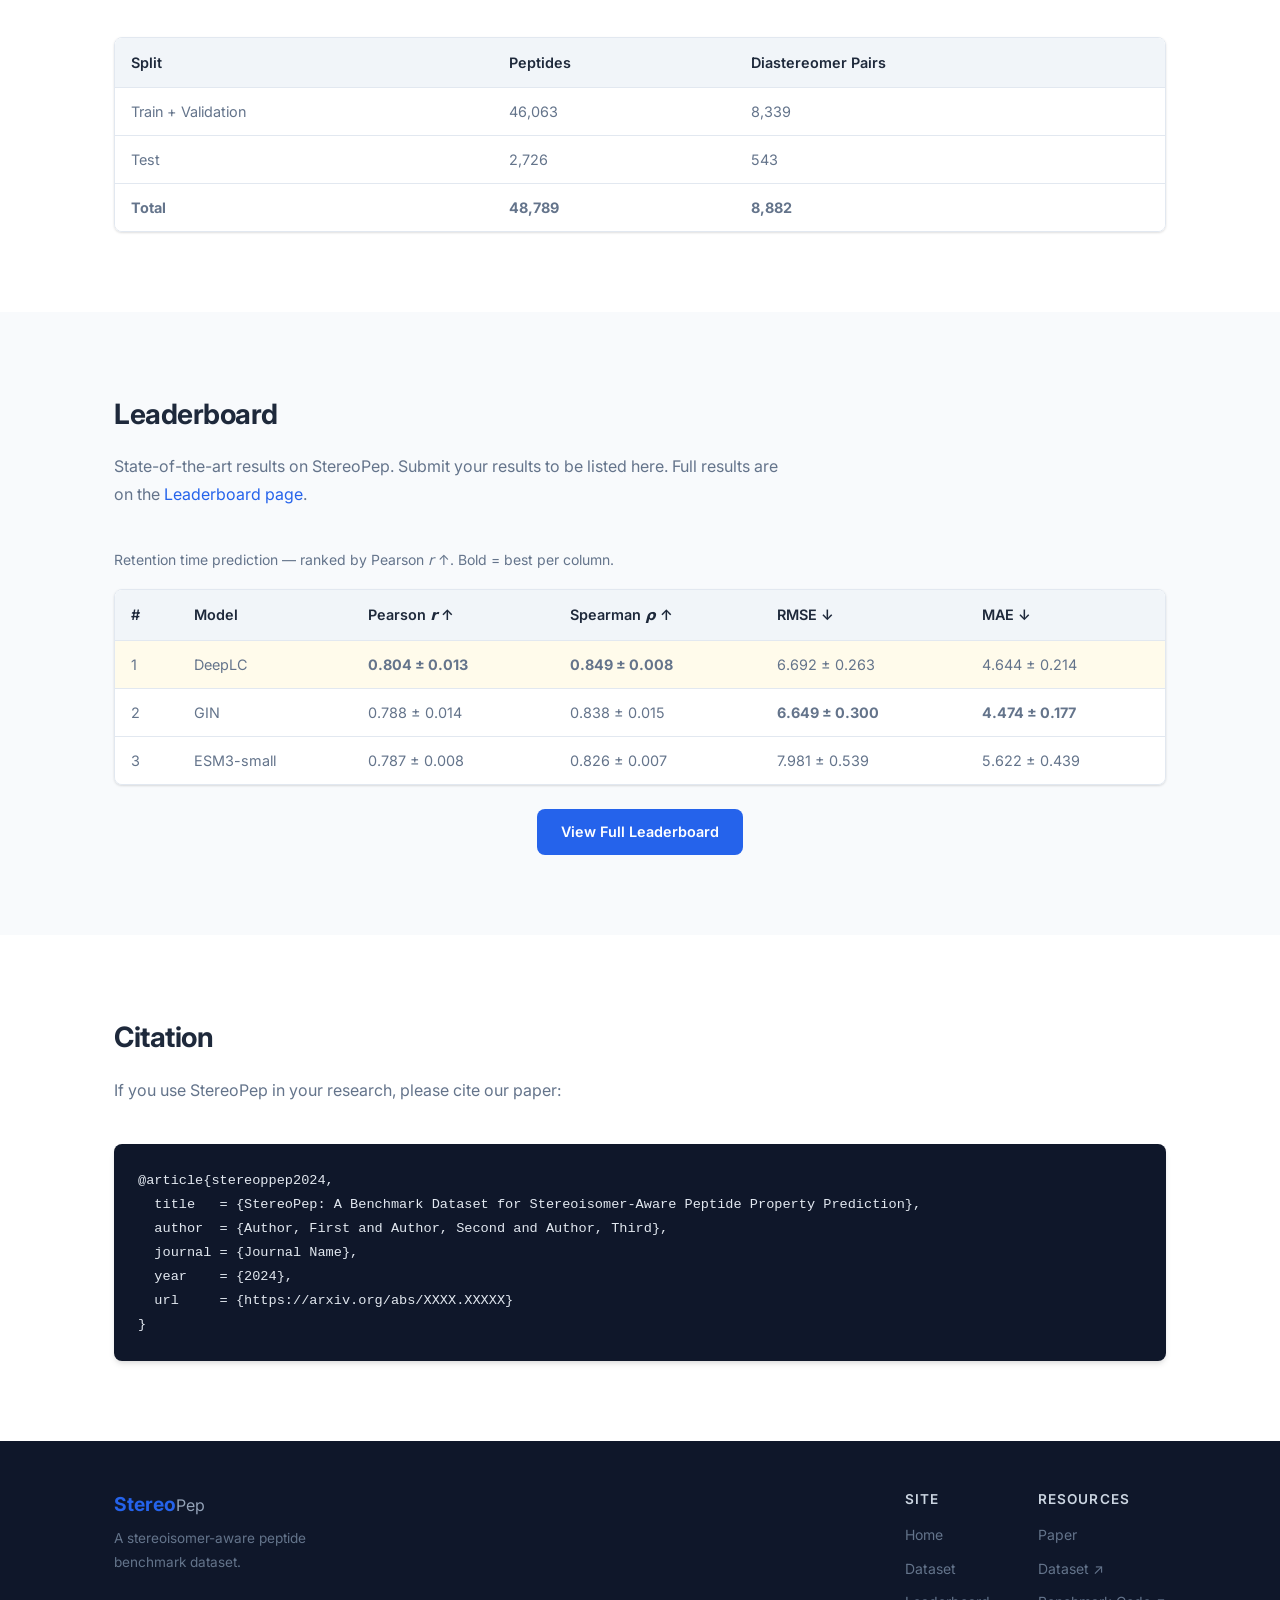
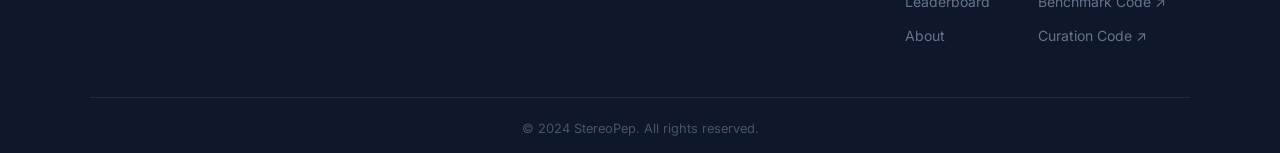
==== commit 0d6546e6: "added the number of peptides" ====
--- a/index.html
+++ b/index.html
@@ -44,7 +44,7 @@
       </p>
       <div class="hero-stats">
         <div class="stat-card">
-          <span class="stat-num">XX,XXX</span>
+          <span class="stat-num">48,789</span>
           <span class="stat-label">Peptides</span>
         </div>
         <div class="stat-card">
@@ -52,12 +52,8 @@
           <span class="stat-label">Tasks</span>
         </div>
         <div class="stat-card">
-          <span class="stat-num">XX</span>
-          <span class="stat-label">Stereoisomers</span>
-        </div>
-        <div class="stat-card">
-          <span class="stat-num">XX</span>
-          <span class="stat-label">Datasets</span>
+          <span class="stat-num">8,882</span>
+          <span class="stat-label">Diastereomer Pairs</span>
         </div>
       </div>
       <div class="hero-actions">
@@ -105,50 +101,39 @@
     </div>
   </section>
 
-  <!-- ── Datasets Summary ───────────────────────────────────────────── -->
+  <!-- ── Dataset Summary ───────────────────────────────────────────── -->
   <section class="section section-white" id="datasets">
     <div class="container">
       <h2 class="section-title">Dataset Overview</h2>
       <p class="section-desc">
-        StereoPep includes multiple sub-datasets spanning different biological contexts and property types.
+        StereoPep is a single curated dataset with experimentally measured retention times,
+        partitioned into train/validation and test splits with diastereomer pairs tracked separately.
         See the <a href="dataset.html">Dataset page</a> for full details.
       </p>
       <div class="table-wrapper">
         <table class="data-table">
           <thead>
             <tr>
-              <th>Dataset</th>
-              <th>Task Type</th>
-              <th>Compounds</th>
-              <th>Task(s)</th>
-              <th>Metric</th>
-              <th>Reference</th>
+              <th>Split</th>
+              <th>Peptides</th>
+              <th>Diastereomer Pairs</th>
             </tr>
           </thead>
           <tbody>
             <tr>
-              <td><a href="dataset.html">Dataset A</a></td>
-              <td><span class="tag tag-class">Classification</span></td>
-              <td>—</td>
-              <td>—</td>
-              <td>AUROC</td>
-              <td>—</td>
-            </tr>
-            <tr>
-              <td><a href="dataset.html">Dataset B</a></td>
-              <td><span class="tag tag-reg">Regression</span></td>
-              <td>—</td>
-              <td>—</td>
-              <td>RMSE</td>
-              <td>—</td>
-            </tr>
-            <tr>
-              <td><a href="dataset.html">Dataset C</a></td>
-              <td><span class="tag tag-class">Classification</span></td>
-              <td>—</td>
-              <td>—</td>
-              <td>AUROC</td>
-              <td>—</td>
+              <td>Train + Validation</td>
+              <td>46,063</td>
+              <td>8,339</td>
+            </tr>
+            <tr>
+              <td>Test</td>
+              <td>2,726</td>
+              <td>543</td>
+            </tr>
+            <tr>
+              <td><strong>Total</strong></td>
+              <td><strong>48,789</strong></td>
+              <td><strong>8,882</strong></td>
             </tr>
           </tbody>
         </table>
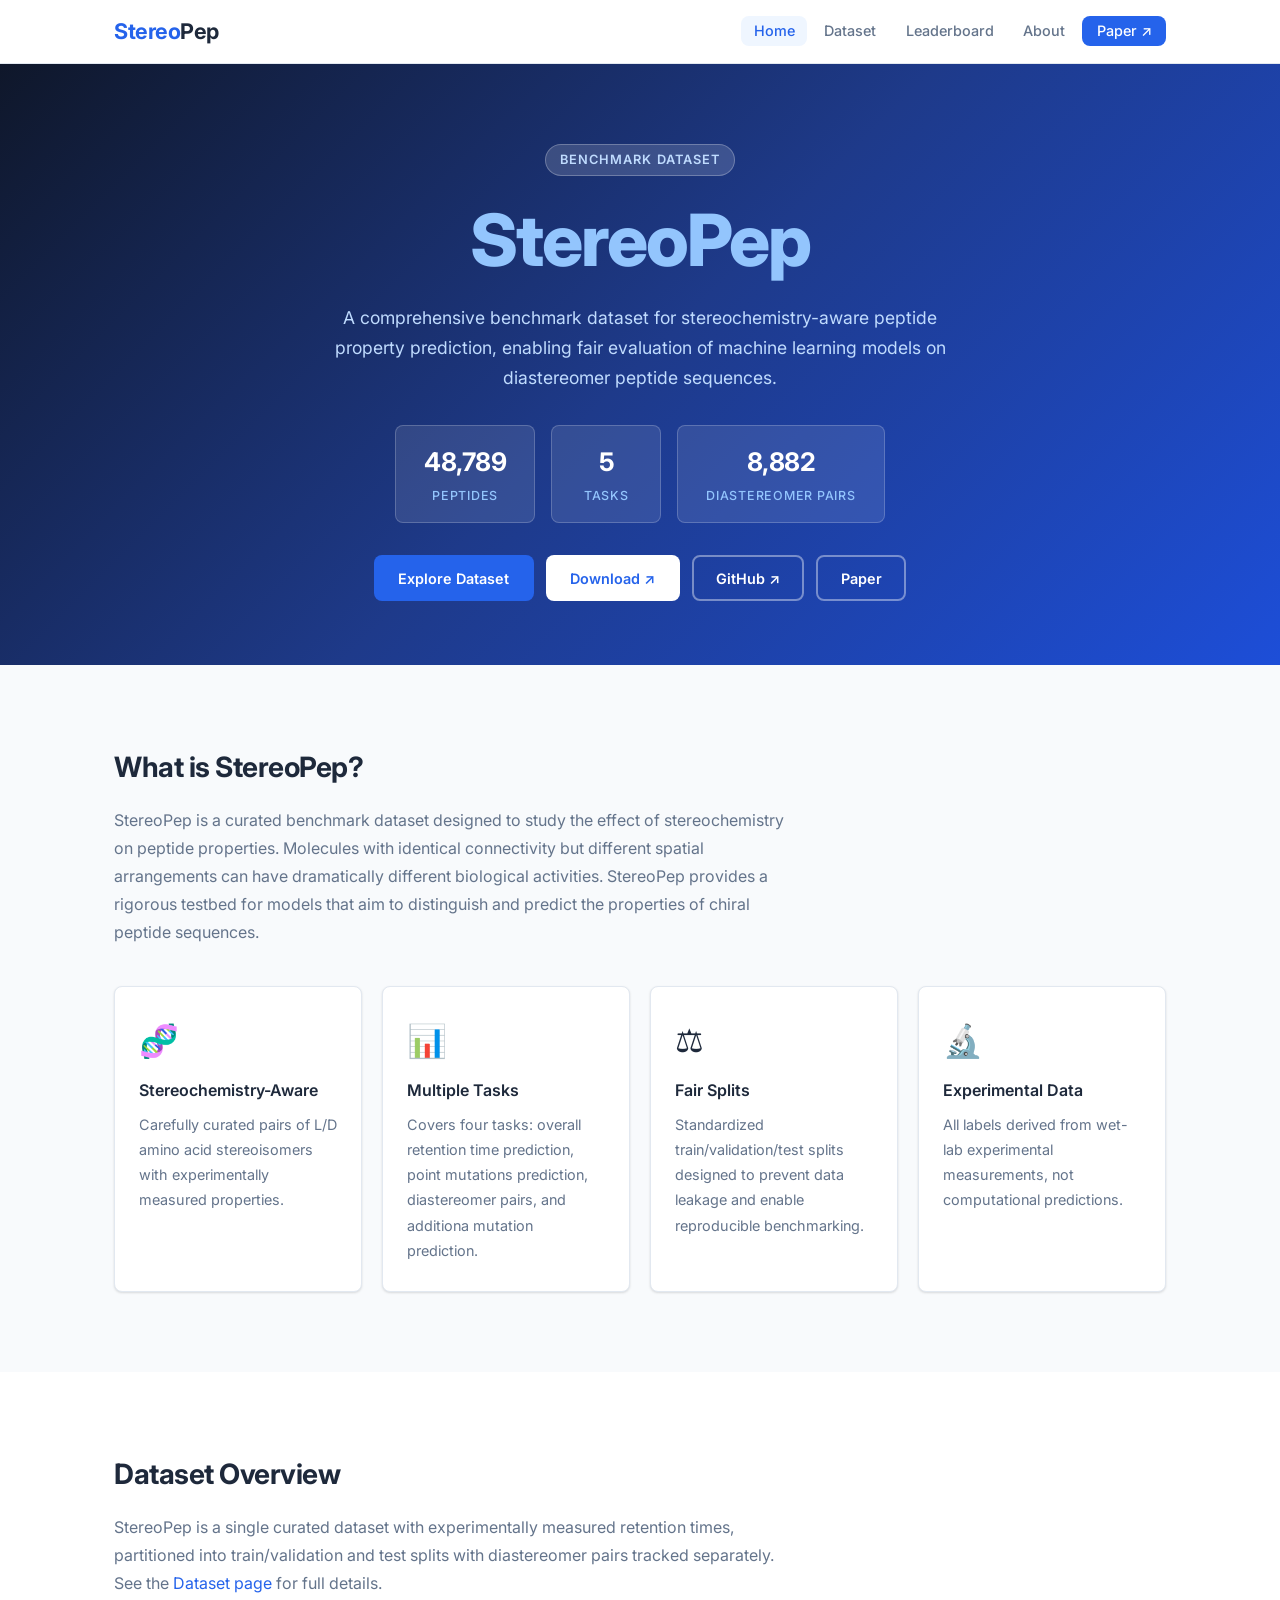
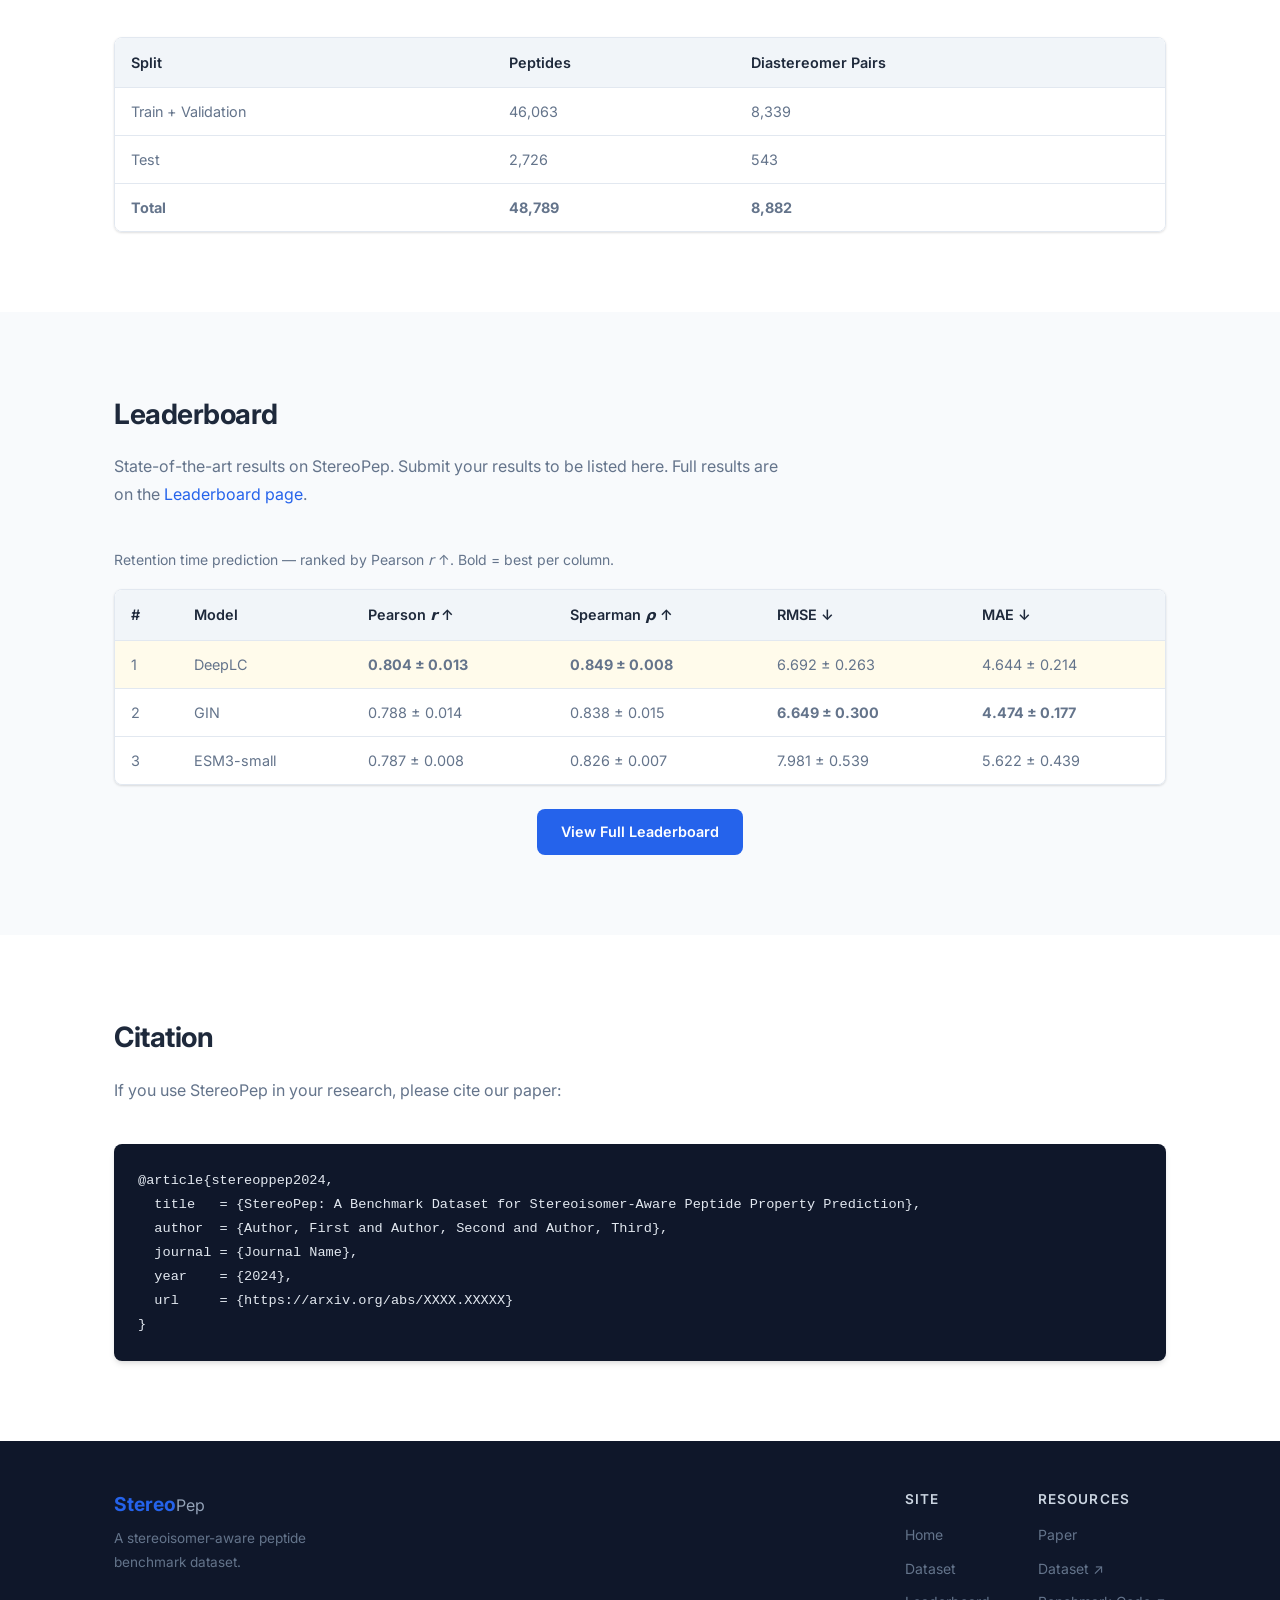
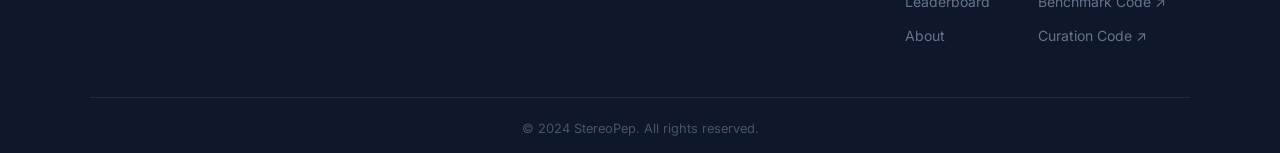
==== commit 4a5c2ff9: "changed stereoisomer ot stereochemistry" ====
--- a/index.html
+++ b/index.html
@@ -3,7 +3,7 @@
 <head>
   <meta charset="UTF-8" />
   <meta name="viewport" content="width=device-width, initial-scale=1.0" />
-  <title>StereoPep — Stereoisomer Peptide Benchmark Dataset</title>
+  <title>StereoPep — Stereochemistry-aware Peptide Benchmark Dataset</title>
   <link rel="stylesheet" href="css/style.css" />
   <link rel="preconnect" href="https://fonts.googleapis.com" />
   <link href="https://fonts.googleapis.com/css2?family=Inter:wght@300;400;500;600;700&family=JetBrains+Mono:wght@400;500&display=swap" rel="stylesheet" />
@@ -39,8 +39,8 @@
         <span class="accent">StereoPep</span>
       </h1>
       <p class="hero-subtitle">
-        A comprehensive benchmark dataset for stereoisomer-aware peptide property prediction,
-        enabling fair evaluation of machine learning models on chiral peptide sequences.
+        A comprehensive benchmark dataset for stereochemistry-aware peptide property prediction,
+        enabling fair evaluation of machine learning models on diastereomer peptide sequences.
       </p>
       <div class="hero-stats">
         <div class="stat-card">
@@ -71,21 +71,21 @@
       <h2 class="section-title">What is StereoPep?</h2>
       <p class="section-desc">
         StereoPep is a curated benchmark dataset designed to study the effect of stereochemistry
-        on peptide properties. Stereoisomers — molecules with identical connectivity but different
-        spatial arrangements — can have dramatically different biological activities. StereoPep
+        on peptide properties. Molecules with identical connectivity but different
+        spatial arrangements can have dramatically different biological activities. StereoPep
         provides a rigorous testbed for models that aim to distinguish and predict the properties
         of chiral peptide sequences.
       </p>
       <div class="card-grid">
         <div class="card">
           <div class="card-icon">🧬</div>
-          <h3>Stereoisomer-Aware</h3>
+          <h3>Stereochemistry-Aware</h3>
           <p>Carefully curated pairs of L/D amino acid stereoisomers with experimentally measured properties.</p>
         </div>
         <div class="card">
           <div class="card-icon">📊</div>
           <h3>Multiple Tasks</h3>
-          <p>Covers five tasks: point mutations prediction, diastereomer change, diastereomer addition, generation, and retention time prediction.</p>
+          <p>Covers four tasks: overall retention time prediction, point mutations prediction, diastereomer pairs, and additiona mutation prediction.</p>
         </div>
         <div class="card">
           <div class="card-icon">⚖️</div>
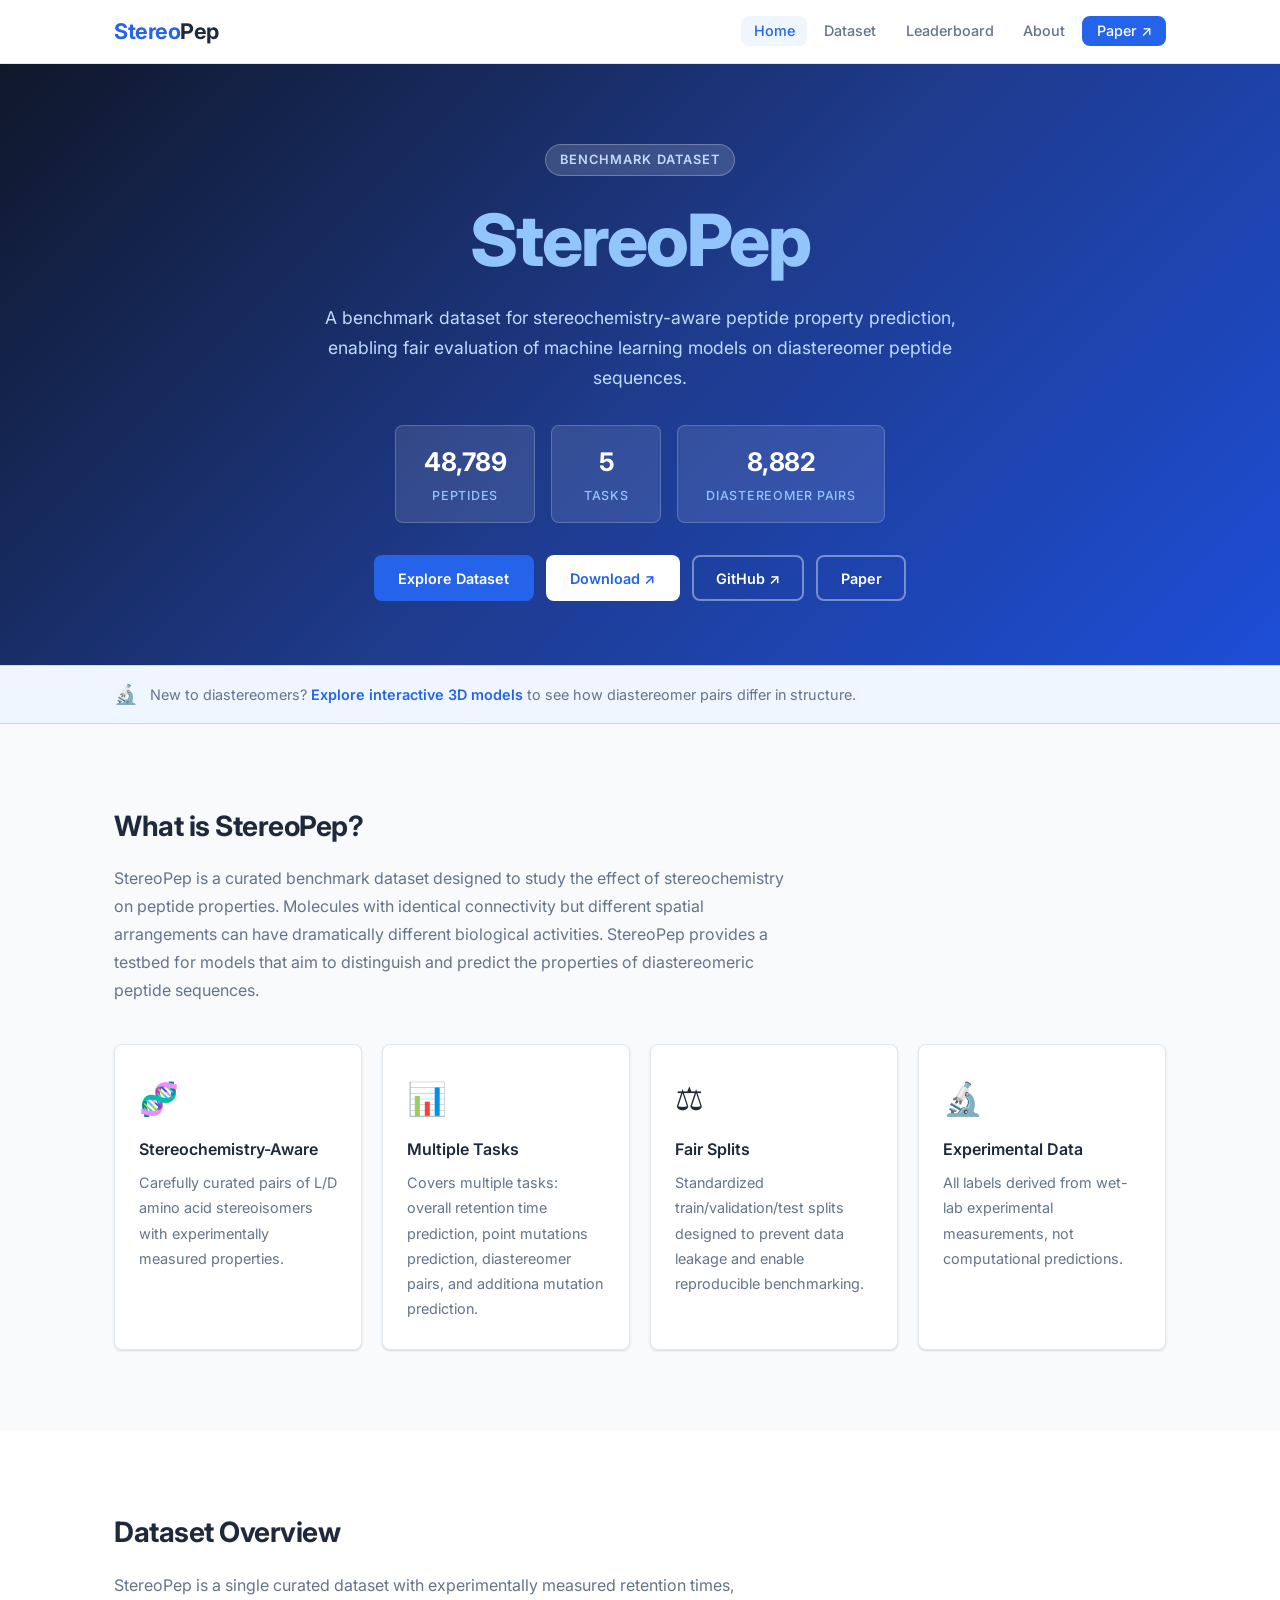
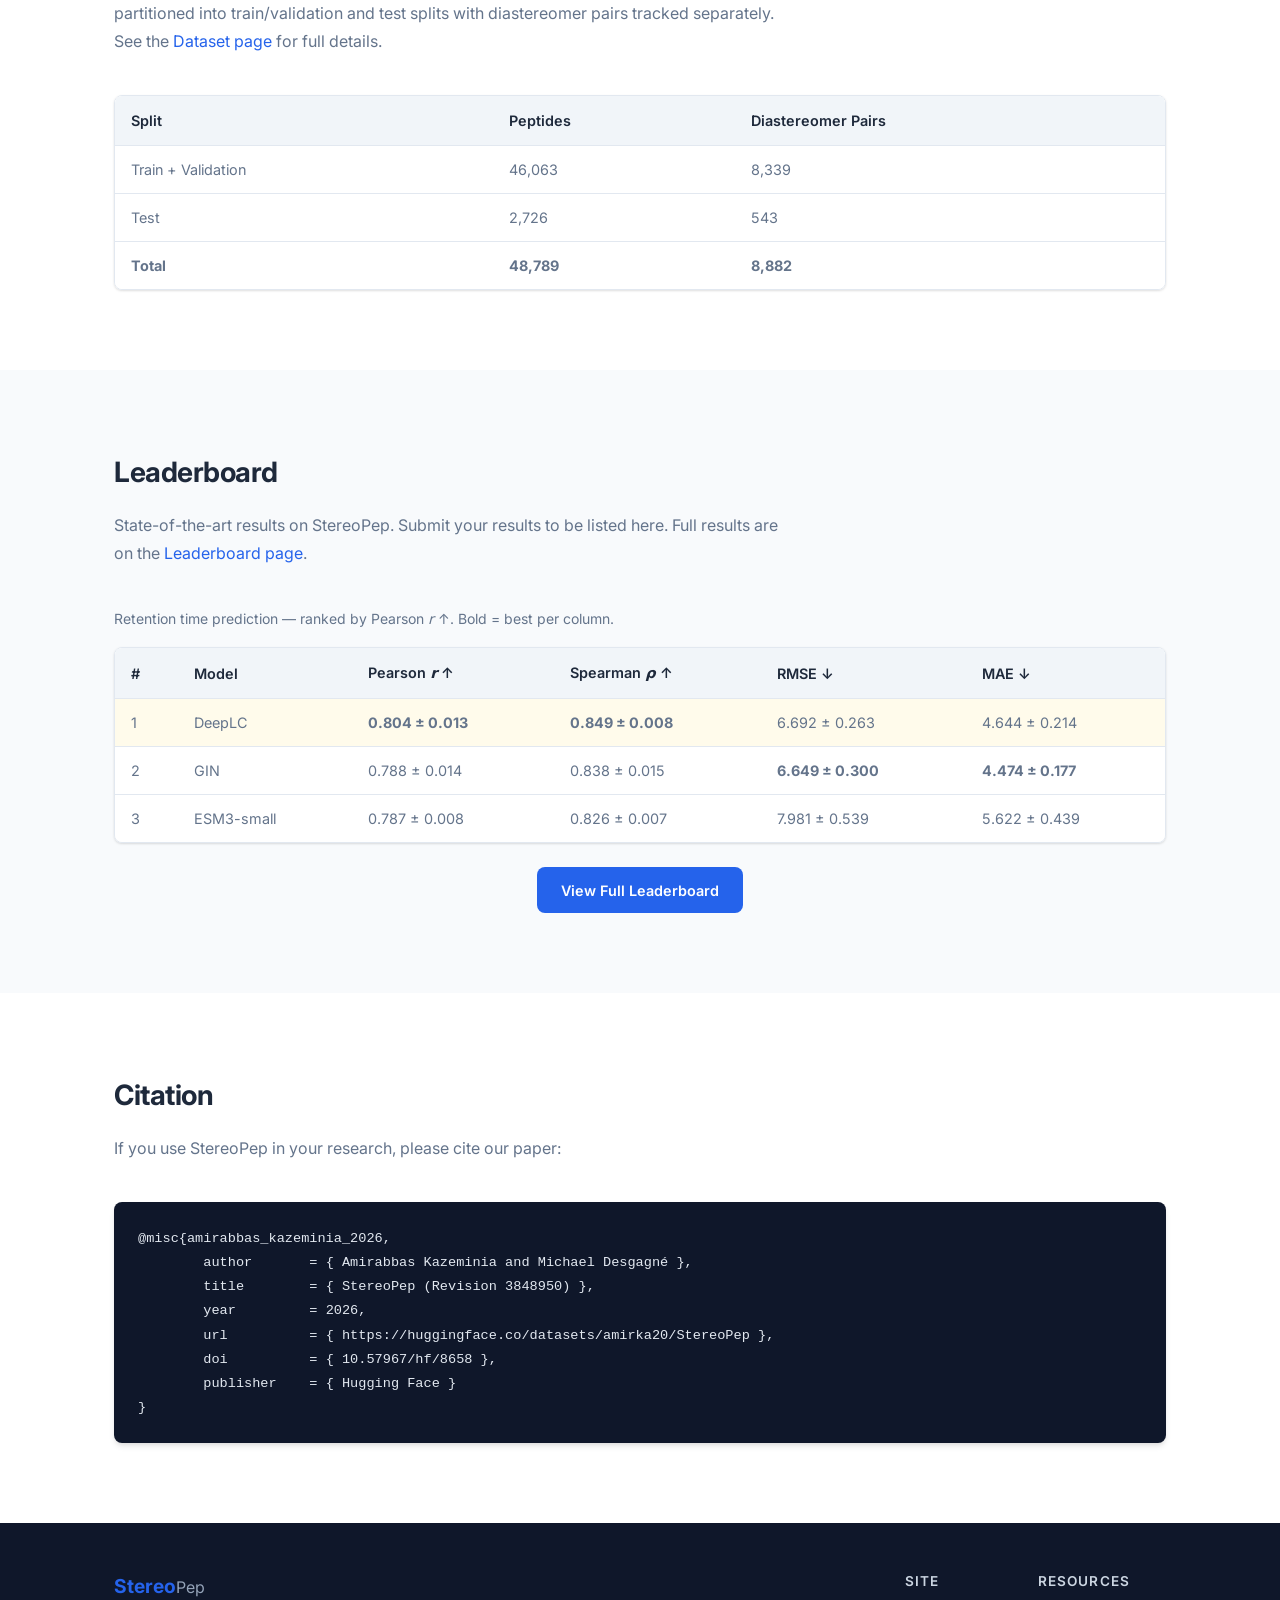
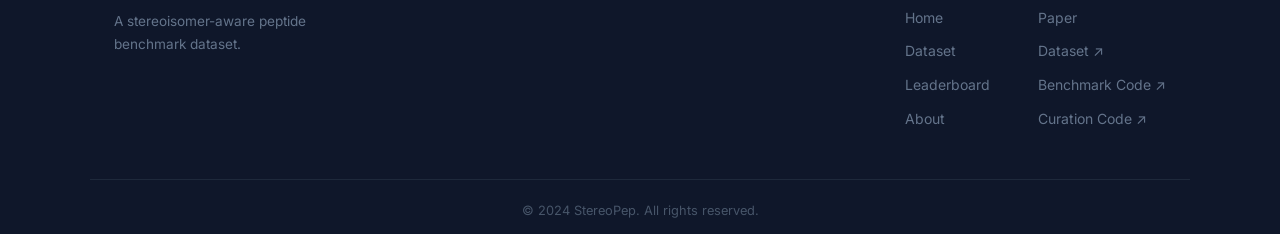
==== commit 3c68173f: "added animation for diastereomers" ====
--- a/index.html
+++ b/index.html
@@ -39,7 +39,7 @@
         <span class="accent">StereoPep</span>
       </h1>
       <p class="hero-subtitle">
-        A comprehensive benchmark dataset for stereochemistry-aware peptide property prediction,
+        A benchmark dataset for stereochemistry-aware peptide property prediction,
         enabling fair evaluation of machine learning models on diastereomer peptide sequences.
       </p>
       <div class="hero-stats">
@@ -65,6 +65,16 @@
     </div>
   </header>
 
+  <!-- ── Diastereomer teaser ───────────────────────────────────────── -->
+  <div class="diast-teaser">
+    <div class="container">
+      <div class="diast-teaser-inner">
+        <span class="diast-teaser-icon">🔬</span>
+        <p>New to diastereomers? <a href="about.html#diastereomers-3d">Explore interactive 3D models</a> to see how diastereomer pairs differ in structure.</p>
+      </div>
+    </div>
+  </div>
+
   <!-- ── Overview ──────────────────────────────────────────────────── -->
   <section class="section section-light" id="overview">
     <div class="container">
@@ -73,8 +83,8 @@
         StereoPep is a curated benchmark dataset designed to study the effect of stereochemistry
         on peptide properties. Molecules with identical connectivity but different
         spatial arrangements can have dramatically different biological activities. StereoPep
-        provides a rigorous testbed for models that aim to distinguish and predict the properties
-        of chiral peptide sequences.
+        provides a testbed for models that aim to distinguish and predict the properties
+        of diastereomeric peptide sequences.
       </p>
       <div class="card-grid">
         <div class="card">
@@ -85,7 +95,7 @@
         <div class="card">
           <div class="card-icon">📊</div>
           <h3>Multiple Tasks</h3>
-          <p>Covers four tasks: overall retention time prediction, point mutations prediction, diastereomer pairs, and additiona mutation prediction.</p>
+          <p>Covers multiple tasks: overall retention time prediction, point mutations prediction, diastereomer pairs, and additiona mutation prediction.</p>
         </div>
         <div class="card">
           <div class="card-icon">⚖️</div>
@@ -203,12 +213,13 @@
       <p class="section-desc">
         If you use StereoPep in your research, please cite our paper:
       </p>
-      <pre class="code-block"><code>@article{stereoppep2024,
-  title   = {StereoPep: A Benchmark Dataset for Stereoisomer-Aware Peptide Property Prediction},
-  author  = {Author, First and Author, Second and Author, Third},
-  journal = {Journal Name},
-  year    = {2024},
-  url     = {https://arxiv.org/abs/XXXX.XXXXX}
+      <pre class="code-block"><code>@misc{amirabbas_kazeminia_2026,
+	author       = { Amirabbas Kazeminia and Michael Desgagné },
+	title        = { StereoPep (Revision 3848950) },
+	year         = 2026,
+	url          = { https://huggingface.co/datasets/amirka20/StereoPep },
+	doi          = { 10.57967/hf/8658 },
+	publisher    = { Hugging Face }
 }</code></pre>
     </div>
   </section>
--- a/css/style.css
+++ b/css/style.css
@@ -554,6 +554,132 @@
 
 .footer-bottom p { font-size: .8rem; color: #475569; }
 
+/* ── Diastereomer teaser banner ───────────────────────────────────── */
+.diast-teaser {
+  background: #eff6ff;
+  border-top: 1px solid #bfdbfe;
+  border-bottom: 1px solid #bfdbfe;
+  padding: 0.8rem 0;
+}
+
+.diast-teaser-inner {
+  display: flex;
+  align-items: center;
+  gap: 0.75rem;
+}
+
+.diast-teaser-icon { font-size: 1.2rem; flex-shrink: 0; }
+
+.diast-teaser p {
+  margin: 0;
+  font-size: 0.9rem;
+  color: var(--text-muted);
+  line-height: 1.5;
+}
+
+.diast-teaser a {
+  color: var(--primary);
+  font-weight: 600;
+}
+
+/* ── Molecular Viewer ─────────────────────────────────────────────── */
+.mol-viewer-row {
+  display: flex;
+  align-items: flex-start;
+  gap: 1.5rem;
+  justify-content: center;
+  flex-wrap: wrap;
+  margin-bottom: 2rem;
+}
+
+.mol-card {
+  flex: 1;
+  min-width: 280px;
+  max-width: 460px;
+  background: var(--bg-white);
+  border: 1px solid var(--border);
+  border-radius: var(--radius);
+  padding: 1.25rem;
+  box-shadow: var(--shadow-md);
+}
+
+.mol-card-ll { border-top: 3px solid #2563eb; }
+.mol-card-ld { border-top: 3px solid #7c3aed; }
+
+.mol-card-header {
+  display: flex;
+  align-items: center;
+  gap: 0.75rem;
+  margin-bottom: 0.75rem;
+  flex-wrap: wrap;
+}
+
+.mol-badge {
+  font-family: var(--mono);
+  font-size: 0.85rem;
+  font-weight: 600;
+  padding: 0.2rem 0.7rem;
+  border-radius: 999px;
+}
+
+.mol-badge-ll { background: #dbeafe; color: #1d4ed8; }
+.mol-badge-ld { background: #ede9fe; color: #6d28d9; }
+
+.mol-config {
+  font-size: 0.8rem;
+  color: var(--text-muted);
+}
+
+.mol-canvas {
+  width: 100%;
+  height: 320px;
+  border-radius: 6px;
+  background: #f1f5f9;
+  position: relative;
+  overflow: hidden;
+}
+
+.mol-loading,
+.mol-error {
+  position: absolute;
+  inset: 0;
+  display: flex;
+  align-items: center;
+  justify-content: center;
+  font-size: 0.85rem;
+  color: var(--text-muted);
+  text-align: center;
+  padding: 1rem;
+  pointer-events: none;
+}
+
+.mol-hint {
+  margin-top: 0.6rem;
+  font-size: 0.75rem;
+  color: var(--text-muted);
+  text-align: center;
+}
+
+.mol-vs {
+  display: flex;
+  align-items: center;
+  justify-content: center;
+  font-size: 1.1rem;
+  font-weight: 700;
+  color: var(--text-muted);
+  align-self: center;
+  flex-shrink: 0;
+  padding: 0 0.25rem;
+}
+
+.mol-note {
+  text-align: center;
+  max-width: 620px;
+  margin: 0 auto;
+  font-size: 0.9rem;
+  color: var(--text-muted);
+}
+
 /* ── Responsive ───────────────────────────────────────────────────── */
 @media (max-width: 700px) {
   .nav-links { display: none; flex-direction: column; gap: .5rem; }
@@ -580,4 +706,7 @@
   .footer-links { gap: 2rem; }
 
   .lb-meta { flex-direction: column; align-items: flex-start; }
-}
+
+  .mol-canvas { height: 240px; }
+  .mol-vs { padding: 0.25rem 0; }
+}
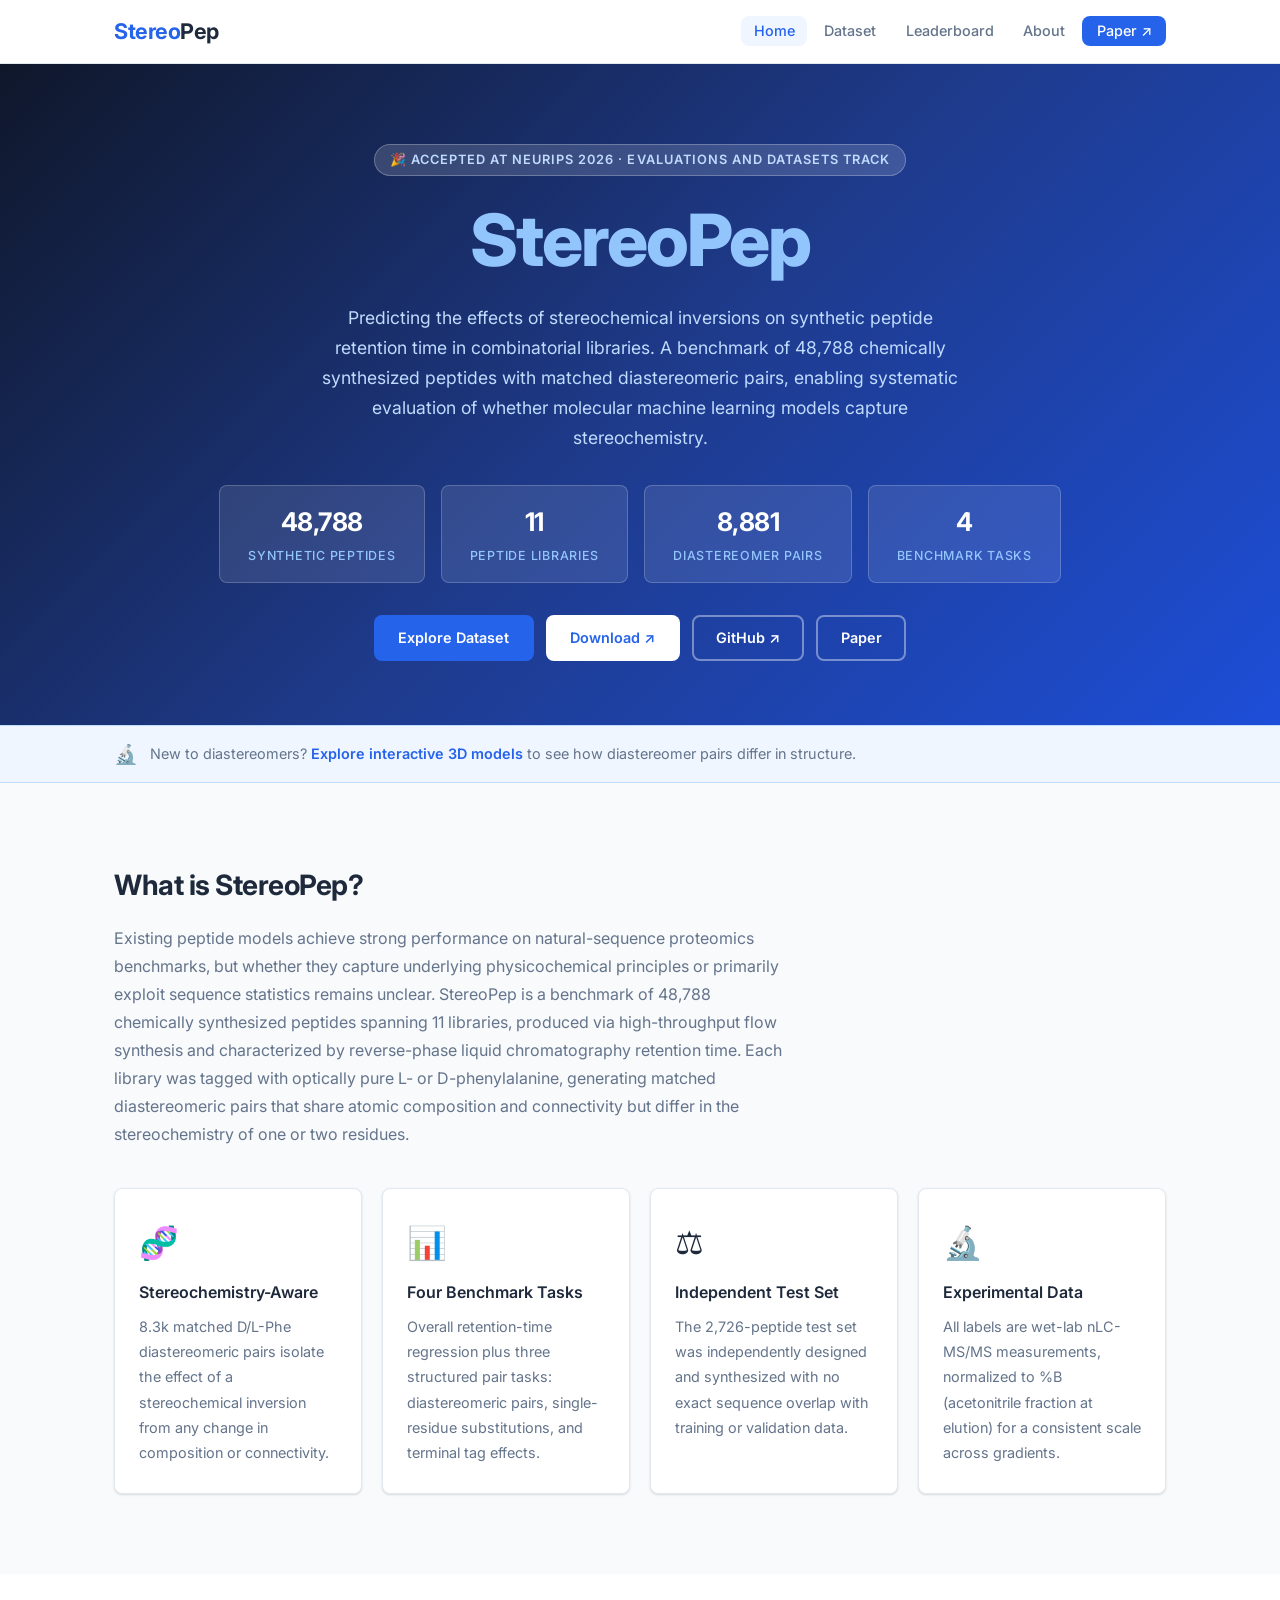
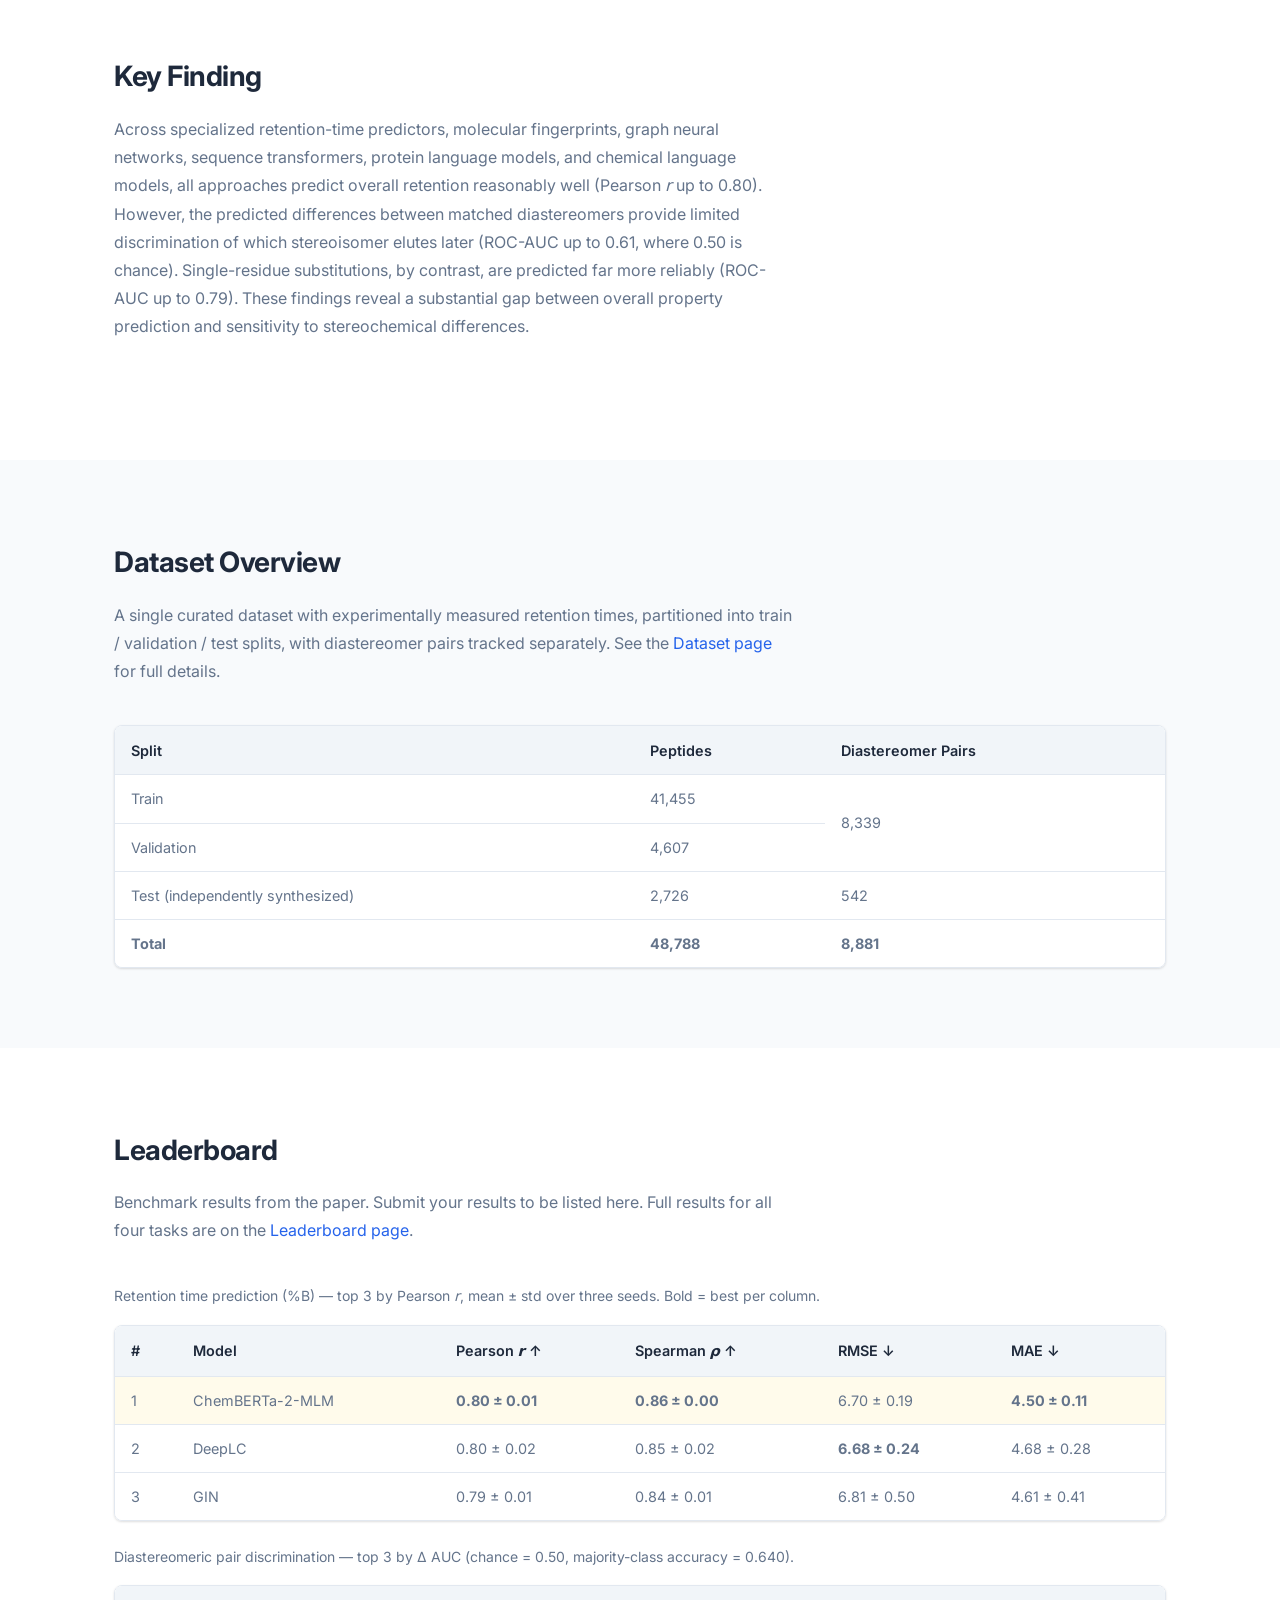
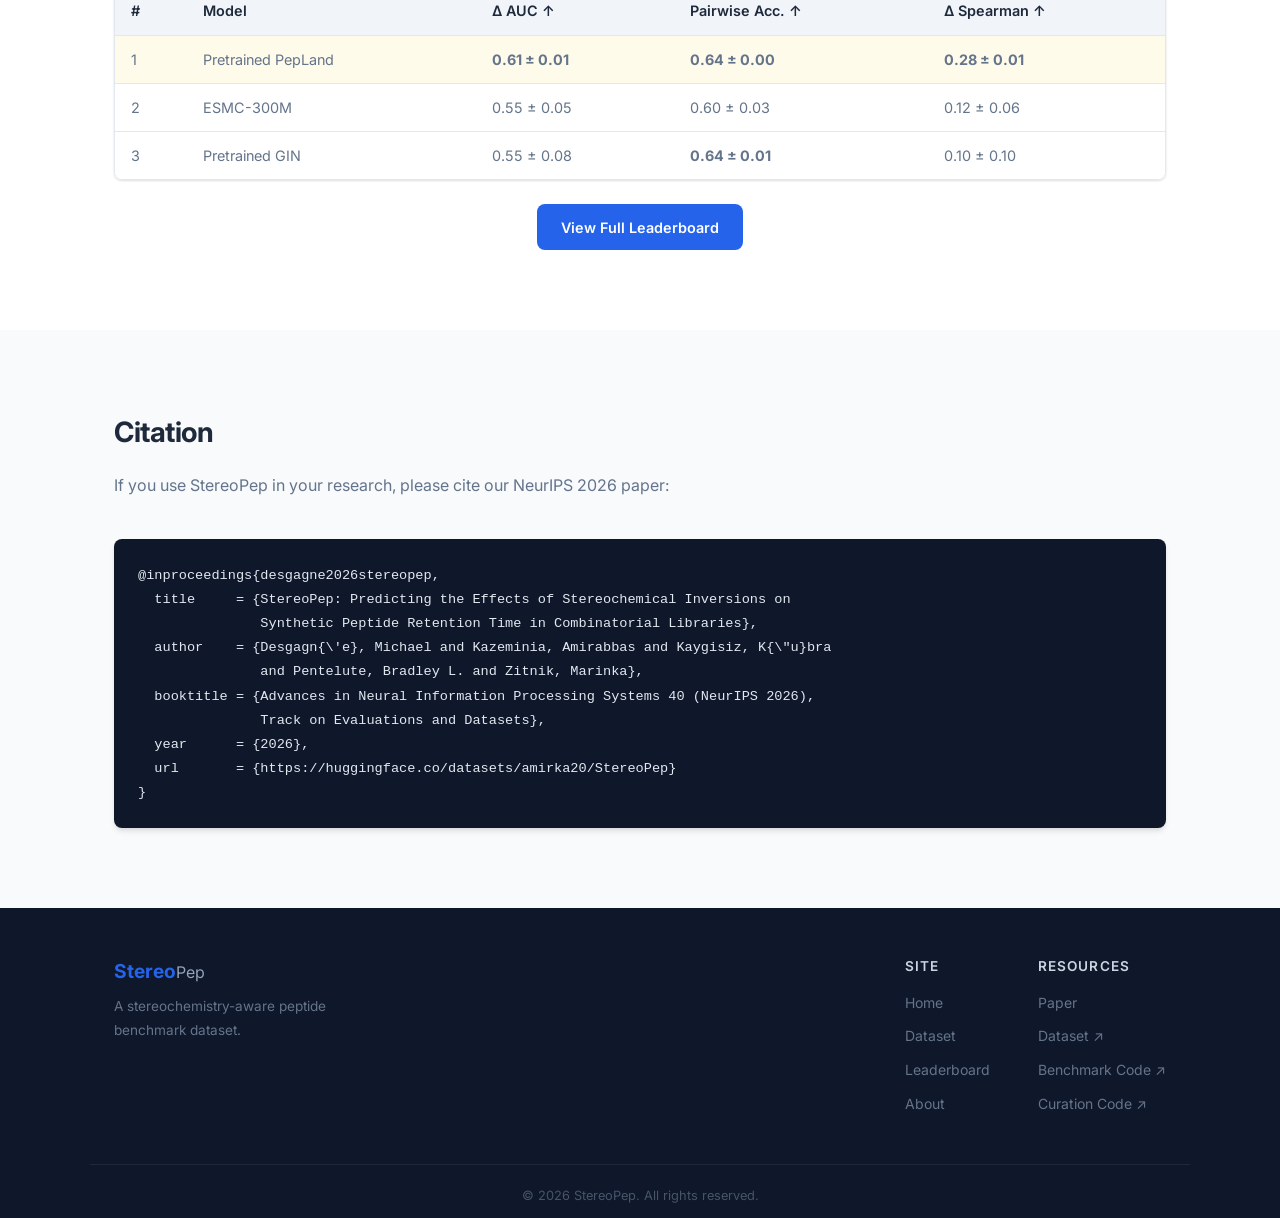
==== commit c5886eef: "updated to accepted version" ====
--- a/index.html
+++ b/index.html
@@ -4,6 +4,7 @@
   <meta charset="UTF-8" />
   <meta name="viewport" content="width=device-width, initial-scale=1.0" />
   <title>StereoPep — Stereochemistry-aware Peptide Benchmark Dataset</title>
+  <meta name="description" content="StereoPep: a NeurIPS 2026 benchmark of 48,788 synthetic peptides with experimentally measured retention times, including matched D/L-Phe diastereomeric pairs for evaluating stereochemistry-aware molecular models." />
   <link rel="stylesheet" href="css/style.css" />
   <link rel="preconnect" href="https://fonts.googleapis.com" />
   <link href="https://fonts.googleapis.com/css2?family=Inter:wght@300;400;500;600;700&family=JetBrains+Mono:wght@400;500&display=swap" rel="stylesheet" />
@@ -34,26 +35,32 @@
   <!-- ── Hero ──────────────────────────────────────────────────────── -->
   <header class="hero">
     <div class="container hero-inner">
-      <div class="hero-badge">Benchmark Dataset</div>
+      <div class="hero-badge">🎉 Accepted at NeurIPS 2026 · Evaluations and Datasets Track</div>
       <h1 class="hero-title">
         <span class="accent">StereoPep</span>
       </h1>
       <p class="hero-subtitle">
-        A benchmark dataset for stereochemistry-aware peptide property prediction,
-        enabling fair evaluation of machine learning models on diastereomer peptide sequences.
+        Predicting the effects of stereochemical inversions on synthetic peptide retention time
+        in combinatorial libraries. A benchmark of 48,788 chemically synthesized peptides with
+        matched diastereomeric pairs, enabling systematic evaluation of whether molecular machine
+        learning models capture stereochemistry.
       </p>
       <div class="hero-stats">
         <div class="stat-card">
-          <span class="stat-num">48,789</span>
-          <span class="stat-label">Peptides</span>
+          <span class="stat-num">48,788</span>
+          <span class="stat-label">Synthetic Peptides</span>
         </div>
         <div class="stat-card">
-          <span class="stat-num">5</span>
-          <span class="stat-label">Tasks</span>
+          <span class="stat-num">11</span>
+          <span class="stat-label">Peptide Libraries</span>
         </div>
         <div class="stat-card">
-          <span class="stat-num">8,882</span>
+          <span class="stat-num">8,881</span>
           <span class="stat-label">Diastereomer Pairs</span>
+        </div>
+        <div class="stat-card">
+          <span class="stat-num">4</span>
+          <span class="stat-label">Benchmark Tasks</span>
         </div>
       </div>
       <div class="hero-actions">
@@ -80,44 +87,62 @@
     <div class="container">
       <h2 class="section-title">What is StereoPep?</h2>
       <p class="section-desc">
-        StereoPep is a curated benchmark dataset designed to study the effect of stereochemistry
-        on peptide properties. Molecules with identical connectivity but different
-        spatial arrangements can have dramatically different biological activities. StereoPep
-        provides a testbed for models that aim to distinguish and predict the properties
-        of diastereomeric peptide sequences.
+        Existing peptide models achieve strong performance on natural-sequence proteomics benchmarks,
+        but whether they capture underlying physicochemical principles or primarily exploit sequence
+        statistics remains unclear. StereoPep is a benchmark of 48,788 chemically synthesized peptides
+        spanning 11 libraries, produced via high-throughput flow synthesis and characterized by
+        reverse-phase liquid chromatography retention time. Each library was tagged with optically pure
+        L- or D-phenylalanine, generating matched diastereomeric pairs that share atomic composition and
+        connectivity but differ in the stereochemistry of one or two residues.
       </p>
       <div class="card-grid">
         <div class="card">
           <div class="card-icon">🧬</div>
           <h3>Stereochemistry-Aware</h3>
-          <p>Carefully curated pairs of L/D amino acid stereoisomers with experimentally measured properties.</p>
+          <p>8.3k matched D/L-Phe diastereomeric pairs isolate the effect of a stereochemical inversion from any change in composition or connectivity.</p>
         </div>
         <div class="card">
           <div class="card-icon">📊</div>
-          <h3>Multiple Tasks</h3>
-          <p>Covers multiple tasks: overall retention time prediction, point mutations prediction, diastereomer pairs, and additiona mutation prediction.</p>
+          <h3>Four Benchmark Tasks</h3>
+          <p>Overall retention-time regression plus three structured pair tasks: diastereomeric pairs, single-residue substitutions, and terminal tag effects.</p>
         </div>
         <div class="card">
           <div class="card-icon">⚖️</div>
-          <h3>Fair Splits</h3>
-          <p>Standardized train/validation/test splits designed to prevent data leakage and enable reproducible benchmarking.</p>
+          <h3>Independent Test Set</h3>
+          <p>The 2,726-peptide test set was independently designed and synthesized with no exact sequence overlap with training or validation data.</p>
         </div>
         <div class="card">
           <div class="card-icon">🔬</div>
           <h3>Experimental Data</h3>
-          <p>All labels derived from wet-lab experimental measurements, not computational predictions.</p>
-        </div>
-      </div>
+          <p>All labels are wet-lab nLC-MS/MS measurements, normalized to %B (acetonitrile fraction at elution) for a consistent scale across gradients.</p>
+        </div>
+      </div>
+    </div>
+  </section>
+
+  <!-- ── Key finding ───────────────────────────────────────────────── -->
+  <section class="section section-white" id="key-finding">
+    <div class="container">
+      <h2 class="section-title">Key Finding</h2>
+      <p class="section-desc">
+        Across specialized retention-time predictors, molecular fingerprints, graph neural networks,
+        sequence transformers, protein language models, and chemical language models, all approaches
+        predict overall retention reasonably well (Pearson <em>r</em> up to 0.80). However, the predicted
+        differences between matched diastereomers provide limited discrimination of which stereoisomer
+        elutes later (ROC-AUC up to 0.61, where 0.50 is chance). Single-residue substitutions, by contrast,
+        are predicted far more reliably (ROC-AUC up to 0.79). These findings reveal a substantial gap
+        between overall property prediction and sensitivity to stereochemical differences.
+      </p>
     </div>
   </section>
 
   <!-- ── Dataset Summary ───────────────────────────────────────────── -->
-  <section class="section section-white" id="datasets">
+  <section class="section section-light" id="datasets">
     <div class="container">
       <h2 class="section-title">Dataset Overview</h2>
       <p class="section-desc">
-        StereoPep is a single curated dataset with experimentally measured retention times,
-        partitioned into train/validation and test splits with diastereomer pairs tracked separately.
+        A single curated dataset with experimentally measured retention times, partitioned into
+        train / validation / test splits, with diastereomer pairs tracked separately.
         See the <a href="dataset.html">Dataset page</a> for full details.
       </p>
       <div class="table-wrapper">
@@ -131,19 +156,23 @@
           </thead>
           <tbody>
             <tr>
-              <td>Train + Validation</td>
-              <td>46,063</td>
-              <td>8,339</td>
-            </tr>
-            <tr>
-              <td>Test</td>
+              <td>Train</td>
+              <td>41,455</td>
+              <td rowspan="2" style="vertical-align: middle;">8,339</td>
+            </tr>
+            <tr>
+              <td>Validation</td>
+              <td>4,607</td>
+            </tr>
+            <tr>
+              <td>Test (independently synthesized)</td>
               <td>2,726</td>
-              <td>543</td>
+              <td>542</td>
             </tr>
             <tr>
               <td><strong>Total</strong></td>
-              <td><strong>48,789</strong></td>
-              <td><strong>8,882</strong></td>
+              <td><strong>48,788</strong></td>
+              <td><strong>8,881</strong></td>
             </tr>
           </tbody>
         </table>
@@ -152,14 +181,14 @@
   </section>
 
   <!-- ── Leaderboard Preview ───────────────────────────────────────── -->
-  <section class="section section-light" id="leaderboard-preview">
+  <section class="section section-white" id="leaderboard-preview">
     <div class="container">
       <h2 class="section-title">Leaderboard</h2>
       <p class="section-desc">
-        State-of-the-art results on StereoPep. Submit your results to be listed here.
-        Full results are on the <a href="leaderboard.html">Leaderboard page</a>.
-      </p>
-      <p style="margin-bottom: 1rem; color: var(--text-muted); font-size: 0.875rem;">Retention time prediction — ranked by Pearson <em>r</em> ↑. Bold = best per column.</p>
+        Benchmark results from the paper. Submit your results to be listed here.
+        Full results for all four tasks are on the <a href="leaderboard.html">Leaderboard page</a>.
+      </p>
+      <p style="margin-bottom: 1rem; color: var(--text-muted); font-size: 0.875rem;">Retention time prediction (%B) — top 3 by Pearson <em>r</em>, mean ± std over three seeds. Bold = best per column.</p>
       <div class="table-wrapper">
         <table class="data-table">
           <thead>
@@ -175,31 +204,68 @@
           <tbody>
             <tr class="rank-1">
               <td>1</td>
+              <td>ChemBERTa-2-MLM</td>
+              <td><strong>0.80 ± 0.01</strong></td>
+              <td><strong>0.86 ± 0.00</strong></td>
+              <td>6.70 ± 0.19</td>
+              <td><strong>4.50 ± 0.11</strong></td>
+            </tr>
+            <tr>
+              <td>2</td>
               <td>DeepLC</td>
-              <td><strong>0.804 ± 0.013</strong></td>
-              <td><strong>0.849 ± 0.008</strong></td>
-              <td>6.692 ± 0.263</td>
-              <td>4.644 ± 0.214</td>
-            </tr>
-            <tr>
-              <td>2</td>
+              <td>0.80 ± 0.02</td>
+              <td>0.85 ± 0.02</td>
+              <td><strong>6.68 ± 0.24</strong></td>
+              <td>4.68 ± 0.28</td>
+            </tr>
+            <tr>
+              <td>3</td>
               <td>GIN</td>
-              <td>0.788 ± 0.014</td>
-              <td>0.838 ± 0.015</td>
-              <td><strong>6.649 ± 0.300</strong></td>
-              <td><strong>4.474 ± 0.177</strong></td>
-            </tr>
-            <tr>
-              <td>3</td>
-              <td>ESM3-small</td>
-              <td>0.787 ± 0.008</td>
-              <td>0.826 ± 0.007</td>
-              <td>7.981 ± 0.539</td>
-              <td>5.622 ± 0.439</td>
+              <td>0.79 ± 0.01</td>
+              <td>0.84 ± 0.01</td>
+              <td>6.81 ± 0.50</td>
+              <td>4.61 ± 0.41</td>
             </tr>
           </tbody>
         </table>
       </div>
+      <p style="margin: 1.5rem 0 1rem; color: var(--text-muted); font-size: 0.875rem;">Diastereomeric pair discrimination — top 3 by Δ AUC (chance = 0.50, majority-class accuracy = 0.640).</p>
+      <div class="table-wrapper">
+        <table class="data-table">
+          <thead>
+            <tr>
+              <th>#</th>
+              <th>Model</th>
+              <th>Δ AUC ↑</th>
+              <th>Pairwise Acc. ↑</th>
+              <th>Δ Spearman ↑</th>
+            </tr>
+          </thead>
+          <tbody>
+            <tr class="rank-1">
+              <td>1</td>
+              <td>Pretrained PepLand</td>
+              <td><strong>0.61 ± 0.01</strong></td>
+              <td><strong>0.64 ± 0.00</strong></td>
+              <td><strong>0.28 ± 0.01</strong></td>
+            </tr>
+            <tr>
+              <td>2</td>
+              <td>ESMC-300M</td>
+              <td>0.55 ± 0.05</td>
+              <td>0.60 ± 0.03</td>
+              <td>0.12 ± 0.06</td>
+            </tr>
+            <tr>
+              <td>3</td>
+              <td>Pretrained GIN</td>
+              <td>0.55 ± 0.08</td>
+              <td><strong>0.64 ± 0.01</strong></td>
+              <td>0.10 ± 0.10</td>
+            </tr>
+          </tbody>
+        </table>
+      </div>
       <div style="text-align:center; margin-top: 1.5rem;">
         <a href="leaderboard.html" class="btn btn-primary">View Full Leaderboard</a>
       </div>
@@ -207,19 +273,21 @@
   </section>
 
   <!-- ── Citation ───────────────────────────────────────────────────── -->
-  <section class="section section-white" id="citation">
+  <section class="section section-light" id="citation">
     <div class="container">
       <h2 class="section-title">Citation</h2>
       <p class="section-desc">
-        If you use StereoPep in your research, please cite our paper:
-      </p>
-      <pre class="code-block"><code>@misc{amirabbas_kazeminia_2026,
-	author       = { Amirabbas Kazeminia and Michael Desgagné },
-	title        = { StereoPep (Revision 3848950) },
-	year         = 2026,
-	url          = { https://huggingface.co/datasets/amirka20/StereoPep },
-	doi          = { 10.57967/hf/8658 },
-	publisher    = { Hugging Face }
+        If you use StereoPep in your research, please cite our NeurIPS 2026 paper:
+      </p>
+      <pre class="code-block"><code>@inproceedings{desgagne2026stereopep,
+  title     = {StereoPep: Predicting the Effects of Stereochemical Inversions on
+               Synthetic Peptide Retention Time in Combinatorial Libraries},
+  author    = {Desgagn{\'e}, Michael and Kazeminia, Amirabbas and Kaygisiz, K{\"u}bra
+               and Pentelute, Bradley L. and Zitnik, Marinka},
+  booktitle = {Advances in Neural Information Processing Systems 40 (NeurIPS 2026),
+               Track on Evaluations and Datasets},
+  year      = {2026},
+  url       = {https://huggingface.co/datasets/amirka20/StereoPep}
 }</code></pre>
     </div>
   </section>
@@ -229,7 +297,7 @@
     <div class="container footer-inner">
       <div class="footer-brand">
         <span class="logo-accent">Stereo</span>Pep
-        <p>A stereoisomer-aware peptide benchmark dataset.</p>
+        <p>A stereochemistry-aware peptide benchmark dataset.</p>
       </div>
       <div class="footer-links">
         <div class="footer-col">
@@ -253,7 +321,7 @@
       </div>
     </div>
     <div class="footer-bottom">
-      <p>&copy; 2024 StereoPep. All rights reserved.</p>
+      <p>&copy; 2026 StereoPep. All rights reserved.</p>
     </div>
   </footer>
 
--- a/css/style.css
+++ b/css/style.css
@@ -710,3 +710,27 @@
   .mol-canvas { height: 240px; }
   .mol-vs { padding: 0.25rem 0; }
 }
+
+/* ── Leaderboard baseline rows ────────────────────────────────────── */
+.baseline-row td {
+  background: #f8fafc;
+  color: var(--text-muted);
+  font-size: .85rem;
+  border-bottom: 2px solid var(--border);
+}
+
+.filter-group {
+  display: flex;
+  flex-wrap: wrap;
+  gap: .5rem;
+}
+
+.data-table code,
+.section-desc code,
+p code {
+  font-family: 'JetBrains Mono', monospace;
+  font-size: .85em;
+  background: #f1f5f9;
+  padding: .1em .35em;
+  border-radius: 4px;
+}
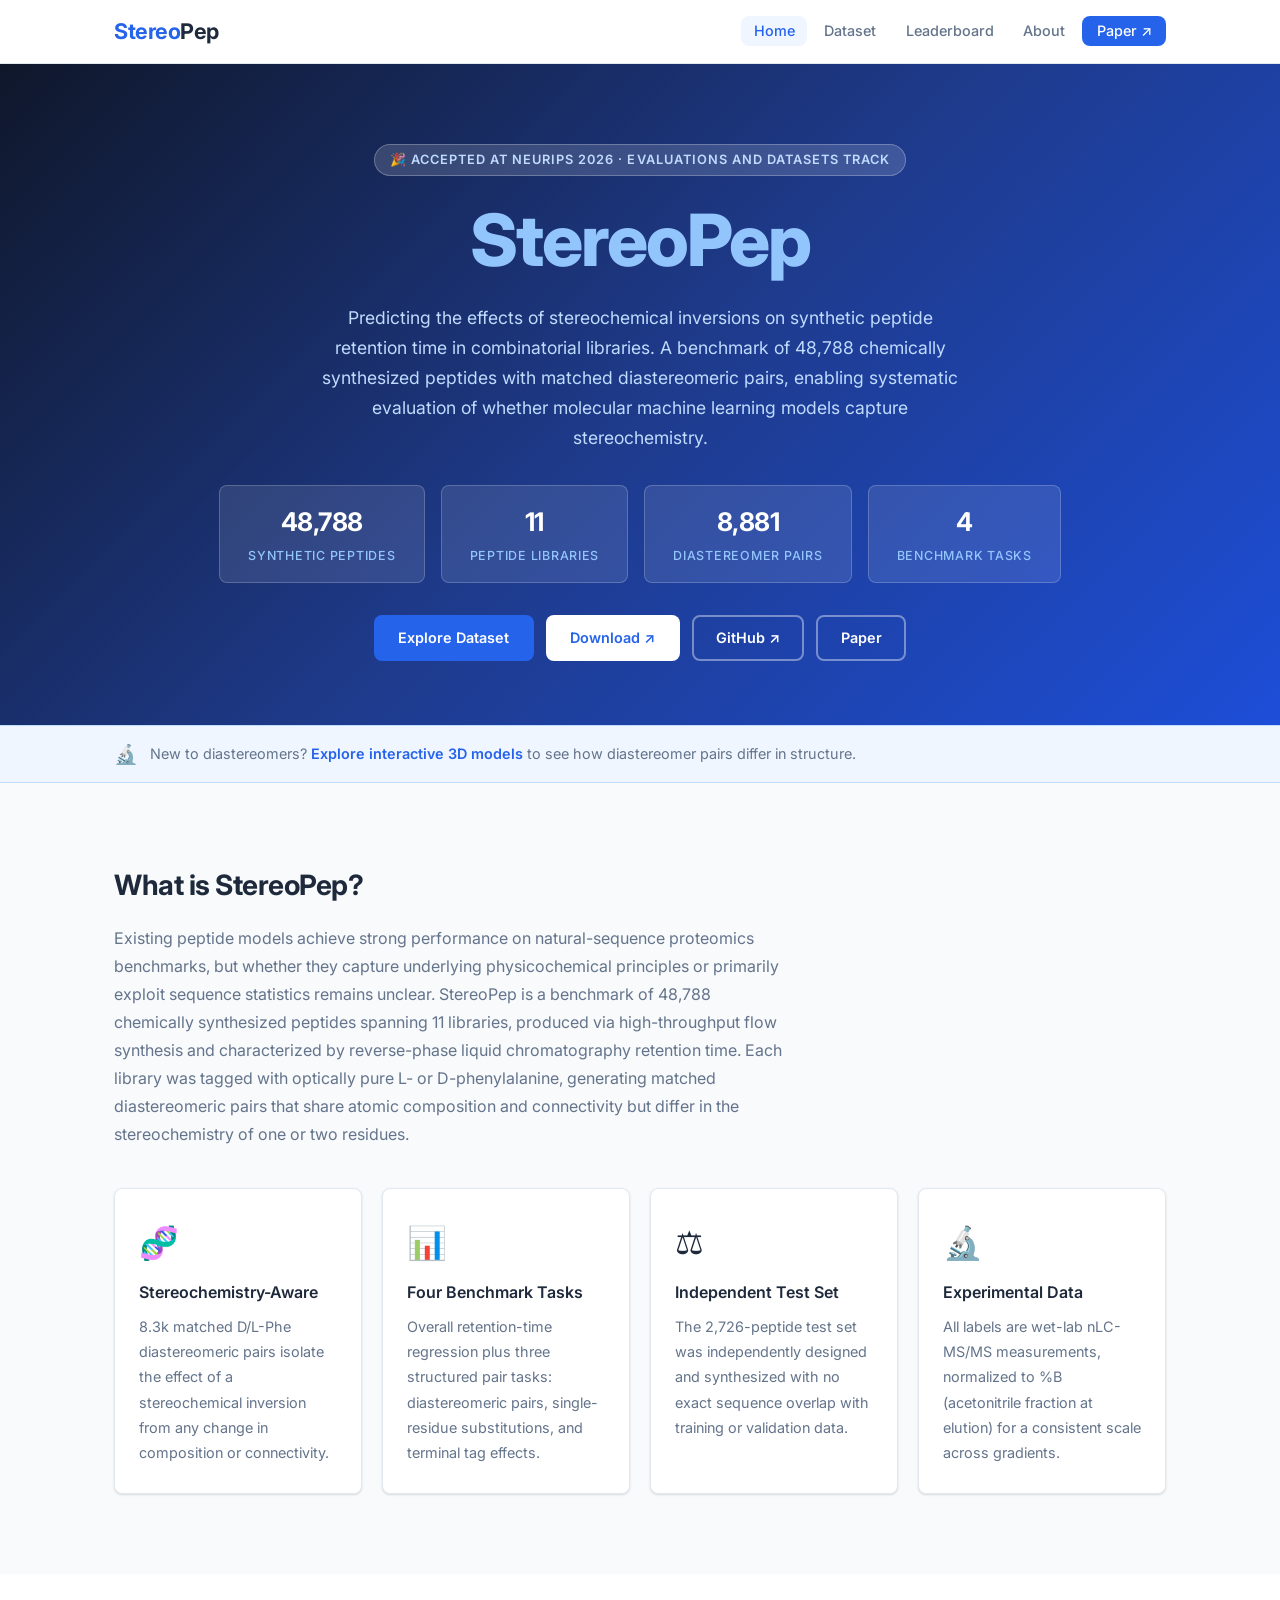
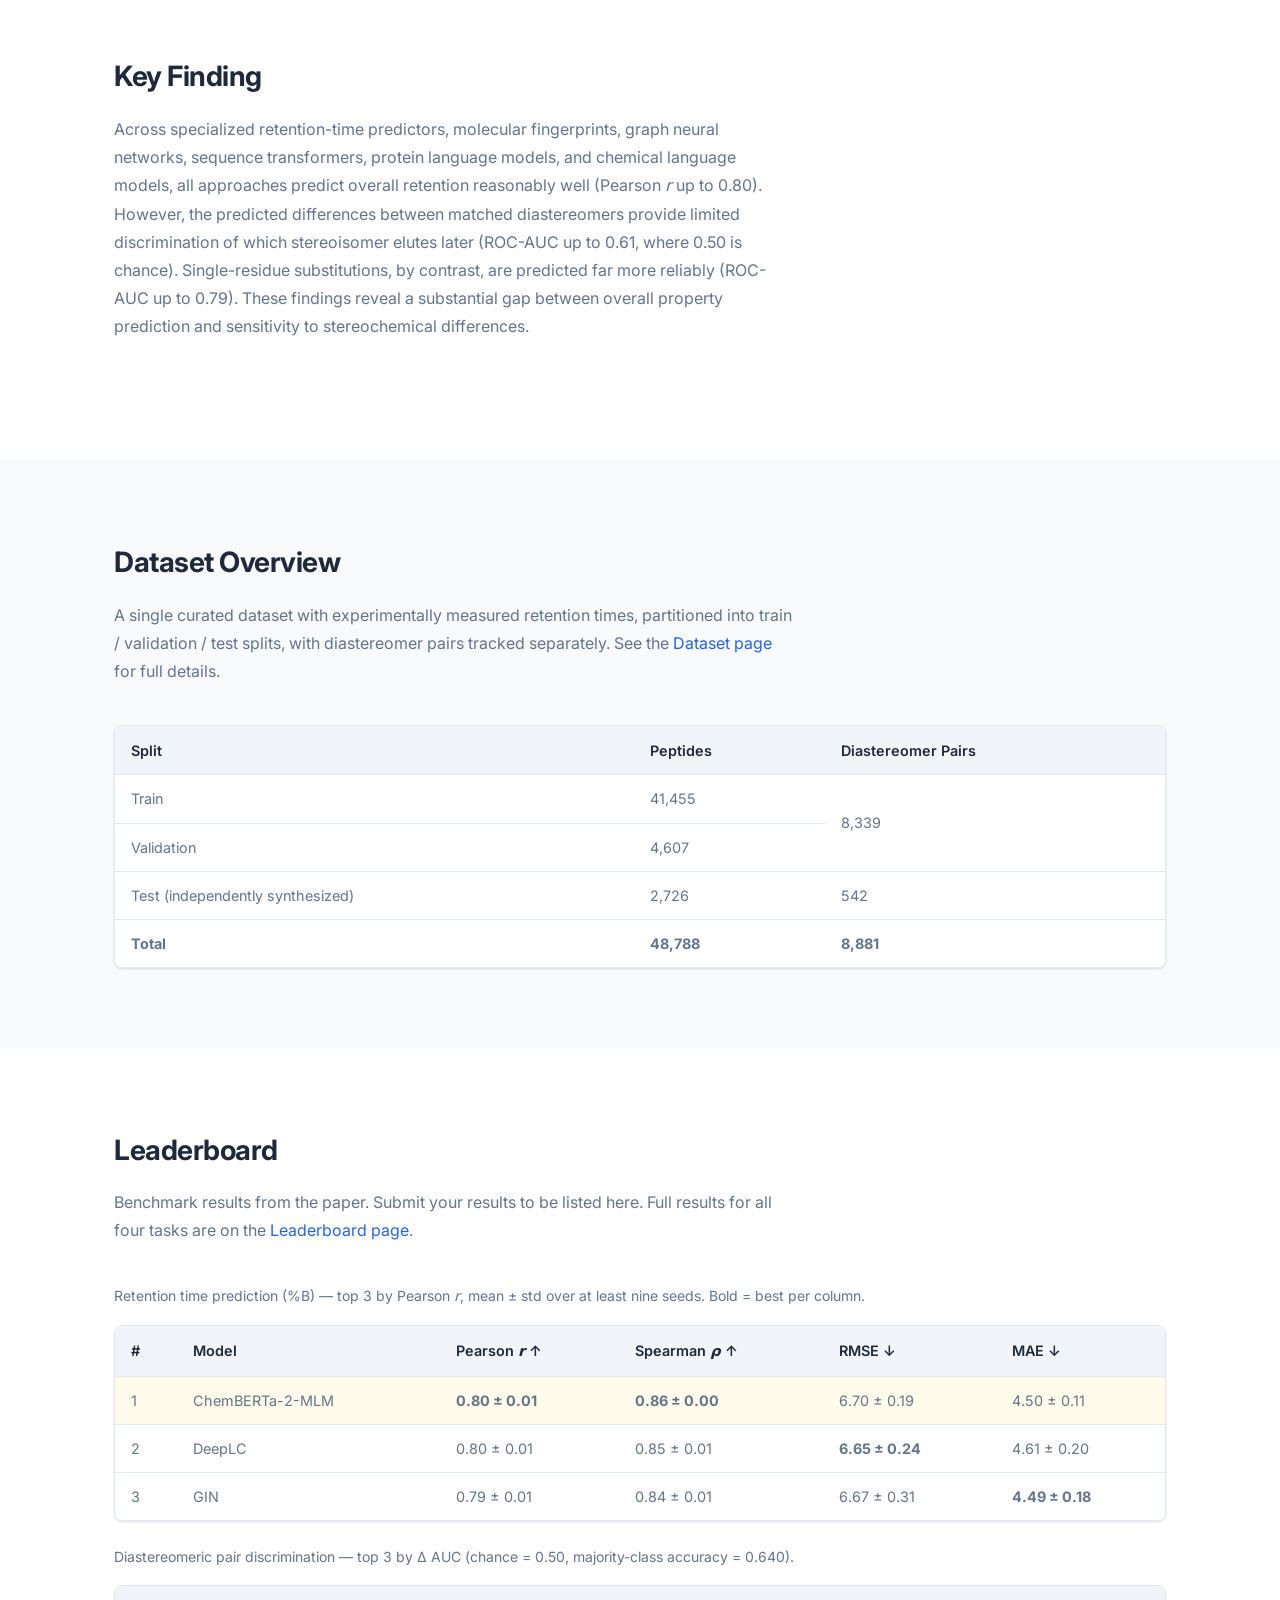
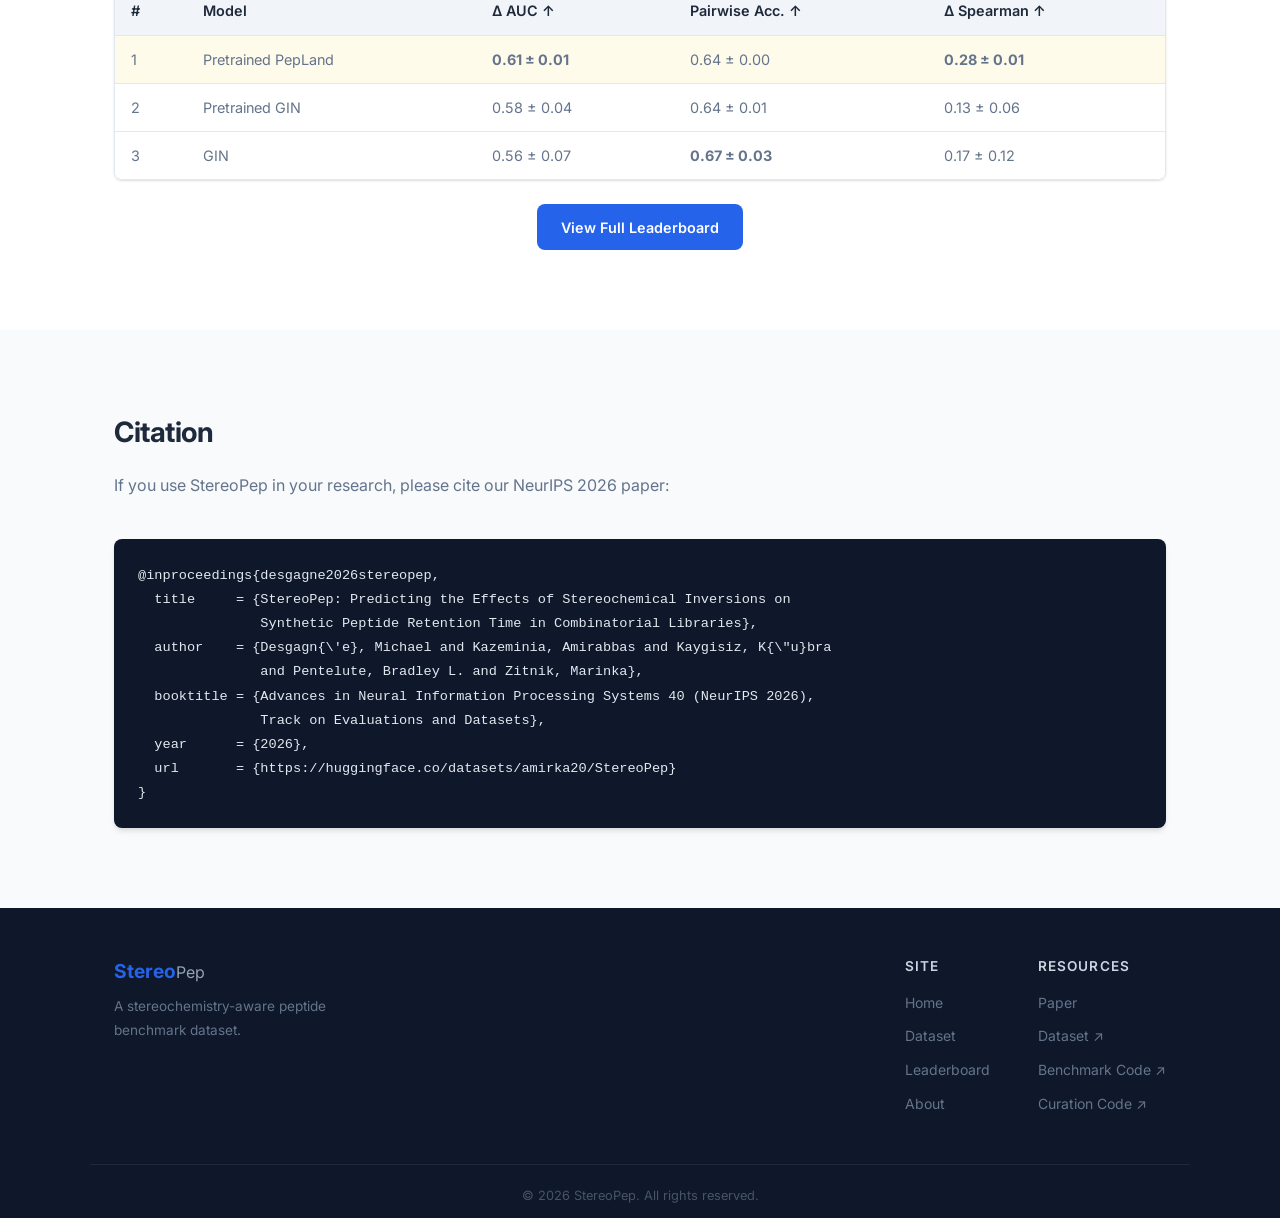
==== commit d9833f83: "updated the website with the latest version of the paper" ====
--- a/index.html
+++ b/index.html
@@ -188,7 +188,7 @@
         Benchmark results from the paper. Submit your results to be listed here.
         Full results for all four tasks are on the <a href="leaderboard.html">Leaderboard page</a>.
       </p>
-      <p style="margin-bottom: 1rem; color: var(--text-muted); font-size: 0.875rem;">Retention time prediction (%B) — top 3 by Pearson <em>r</em>, mean ± std over three seeds. Bold = best per column.</p>
+      <p style="margin-bottom: 1rem; color: var(--text-muted); font-size: 0.875rem;">Retention time prediction (%B) — top 3 by Pearson <em>r</em>, mean ± std over at least nine seeds. Bold = best per column.</p>
       <div class="table-wrapper">
         <table class="data-table">
           <thead>
@@ -208,23 +208,23 @@
               <td><strong>0.80 ± 0.01</strong></td>
               <td><strong>0.86 ± 0.00</strong></td>
               <td>6.70 ± 0.19</td>
-              <td><strong>4.50 ± 0.11</strong></td>
+              <td>4.50 ± 0.11</td>
             </tr>
             <tr>
               <td>2</td>
               <td>DeepLC</td>
-              <td>0.80 ± 0.02</td>
-              <td>0.85 ± 0.02</td>
-              <td><strong>6.68 ± 0.24</strong></td>
-              <td>4.68 ± 0.28</td>
+              <td>0.80 ± 0.01</td>
+              <td>0.85 ± 0.01</td>
+              <td><strong>6.65 ± 0.24</strong></td>
+              <td>4.61 ± 0.20</td>
             </tr>
             <tr>
               <td>3</td>
               <td>GIN</td>
               <td>0.79 ± 0.01</td>
               <td>0.84 ± 0.01</td>
-              <td>6.81 ± 0.50</td>
-              <td>4.61 ± 0.41</td>
+              <td>6.67 ± 0.31</td>
+              <td><strong>4.49 ± 0.18</strong></td>
             </tr>
           </tbody>
         </table>
@@ -246,22 +246,22 @@
               <td>1</td>
               <td>Pretrained PepLand</td>
               <td><strong>0.61 ± 0.01</strong></td>
-              <td><strong>0.64 ± 0.00</strong></td>
+              <td>0.64 ± 0.00</td>
               <td><strong>0.28 ± 0.01</strong></td>
             </tr>
             <tr>
               <td>2</td>
-              <td>ESMC-300M</td>
-              <td>0.55 ± 0.05</td>
-              <td>0.60 ± 0.03</td>
-              <td>0.12 ± 0.06</td>
+              <td>Pretrained GIN</td>
+              <td>0.58 ± 0.04</td>
+              <td>0.64 ± 0.01</td>
+              <td>0.13 ± 0.06</td>
             </tr>
             <tr>
               <td>3</td>
-              <td>Pretrained GIN</td>
-              <td>0.55 ± 0.08</td>
-              <td><strong>0.64 ± 0.01</strong></td>
-              <td>0.10 ± 0.10</td>
+              <td>GIN</td>
+              <td>0.56 ± 0.07</td>
+              <td><strong>0.67 ± 0.03</strong></td>
+              <td>0.17 ± 0.12</td>
             </tr>
           </tbody>
         </table>
